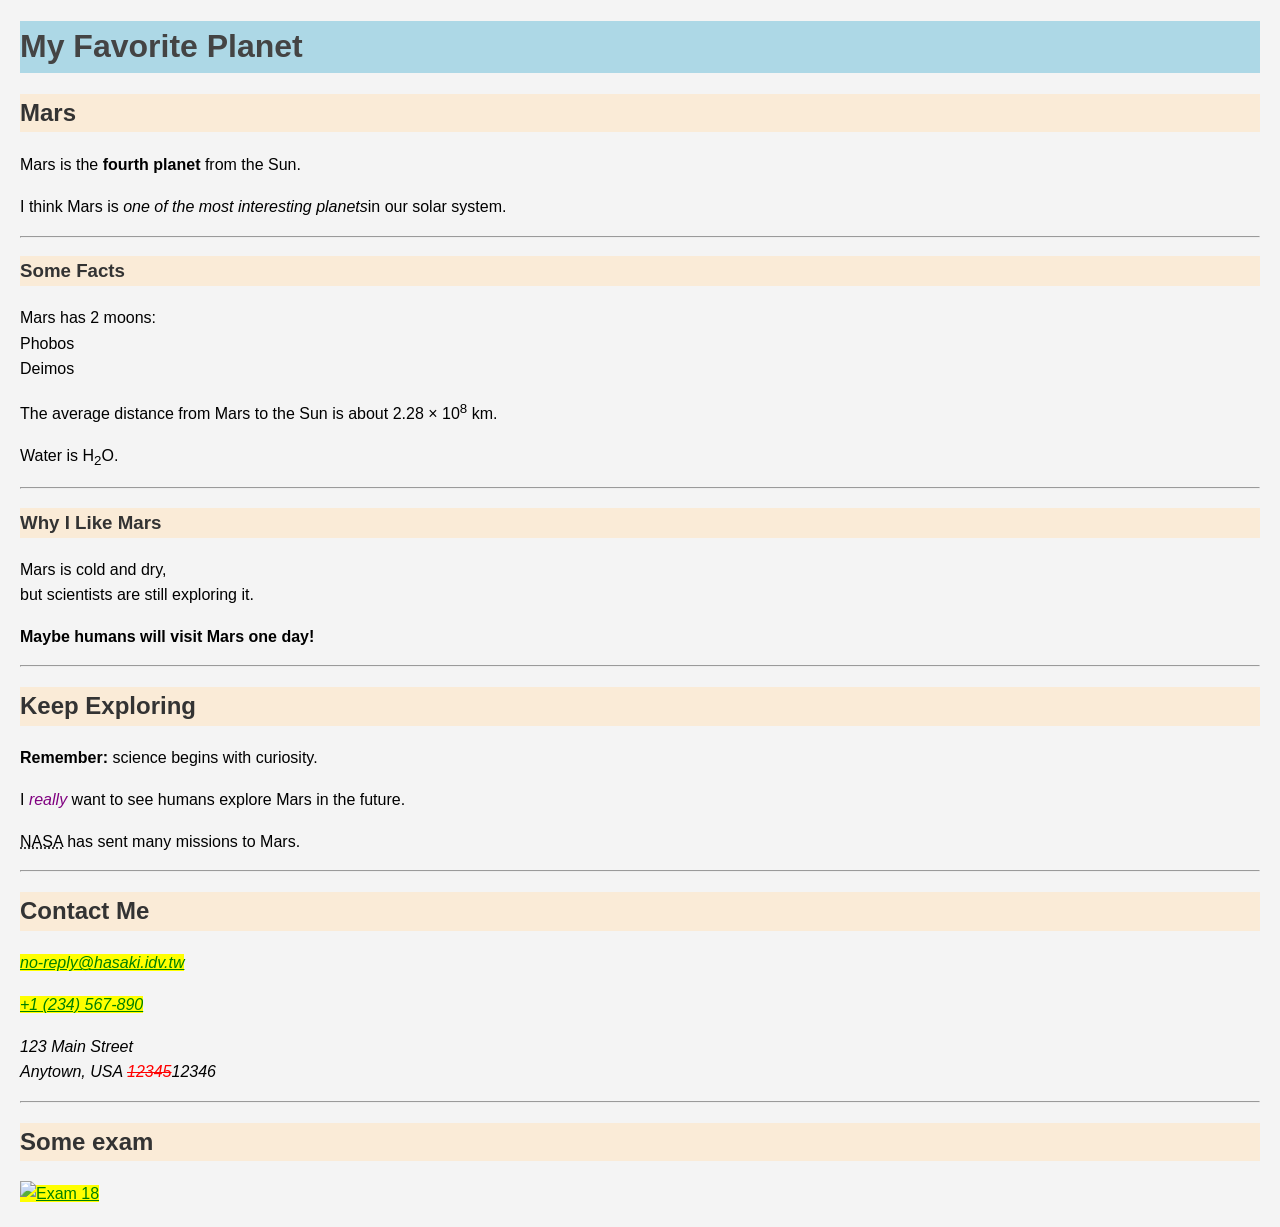
==== index.html @ 920c3ab3 "Update index.html" ====
<!DOCTYPE html>
<html lang="en">
<head>
    <meta charset="UTF-8">
    <meta name="viewport" content="width=device-width, initial-scale=1.0">
    <title>My Favorite Planet</title>
    <style>
        em{
            font-style: italic;
            color: purple;
        }
        a:link {
            color: green;
            background-color: yellow;
        }
        a:visited {
            color: green;
        }
        a:hover {
            color: pink;
        }
        a:active {
            color: blue;
        }   
        body{
            font-family: Arial, sans-serif;
            line-height: 1.6;
            margin: 20px;
            background-color: #f4f4f4;
        }
        h1{
            color: #444;
            background-color: lightblue;
        }
        h2, h3{
            color: #333;
            background-color: antiquewhite;
        }
        s{
            color: red;
        }
    </style>
</head>

<body>

    <h1>My Favorite Planet</h1>

    <h2>Mars</h2>

    <p>
        Mars is the <b>fourth planet</b> from the Sun.
    </p>

    <p>
        I think Mars is <i>one of the most interesting planets</i>in our solar system.
    </p>

    <hr>

    <h3>Some Facts</h3>

    <p>
        Mars has 2 moons:<br>
        Phobos<br>
        Deimos
    </p>

    <p>
        The average distance from Mars to the Sun is about 2.28 &times; 10<sup>8</sup> km.
    </p>

    <p>
        Water is H<sub>2</sub>O.
    </p>

    <hr>

    <h3>Why I Like Mars</h3>

    <p>
        Mars is cold and dry,<br>
        but scientists are still exploring it.
    </p>

    <p>
        <b>Maybe humans will visit Mars one day!</b>
    </p>

    <hr>

    <h2>Keep Exploring</h2>

    <p><strong>Remember:</strong> science begins with curiosity.</p>

    <p>I <em>really</em> want to see humans explore Mars in the future.</p>

    <p><acronym title="National Aeronautics and Space Administration">NASA</acronym> has sent many missions to Mars.</p>

    <hr>

    <h2>Contact Me</h2>
    <address>
        <p><a href="mailto:no-reply@hasaki.idv.tw">no-reply@hasaki.idv.tw</a></p>
        <p><a href="tel:+1234567890">+1 (234) 567-890</a></p>
        <p>123 Main Street<br>Anytown, USA <s>12345</s>12346</p>
    </address>

    <hr>

    <h2>Some exam</h2>

    <a href="https://project.hasaki.idv.tw/problem/18" target="_blank"><img src="https://project.hasaki.idv.tw/static/uploads/img_3f039744dca841cb9604fc099f78dd1c.png" alt="Exam 18" width="100%"></a><br>
</body>
</html>
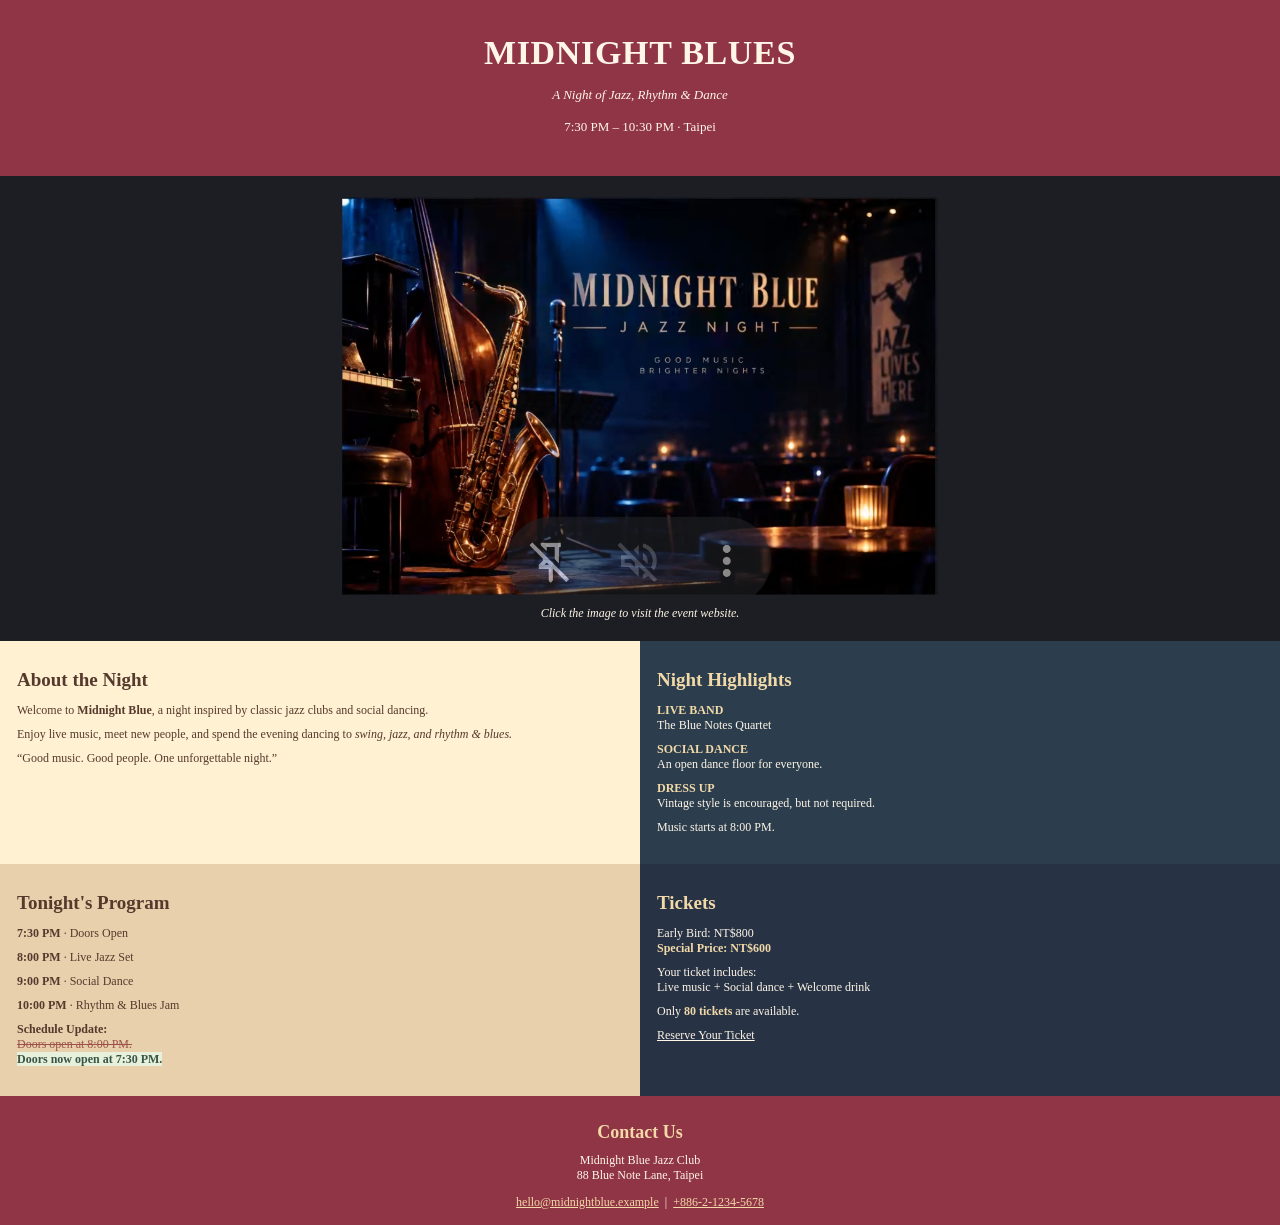
==== commit cb5448ec: "0923-1" ====
--- a/index.html
+++ b/index.html
@@ -3,113 +3,85 @@
 <head>
     <meta charset="UTF-8">
     <meta name="viewport" content="width=device-width, initial-scale=1.0">
-    <title>My Favorite Planet</title>
+    <title>party website</title>
     <style>
-        em{
-            font-style: italic;
-            color: purple;
-        }
-        a:link {
-            color: green;
-            background-color: yellow;
-        }
-        a:visited {
-            color: green;
-        }
-        a:hover {
-            color: pink;
-        }
-        a:active {
-            color: blue;
-        }   
-        body{
-            font-family: Arial, sans-serif;
-            line-height: 1.6;
-            margin: 20px;
-            background-color: #f4f4f4;
-        }
-        h1{
-            color: #444;
-            background-color: lightblue;
-        }
-        h2, h3{
-            color: #333;
-            background-color: antiquewhite;
-        }
-        s{
-            color: red;
-        }
+        * { box-sizing: border-box; }
+        body { margin: 0; background: #1d1e24; color: #fff6e7; }
+        header, footer { background: #903545; text-align: center; }
+        header { padding: 34px 16px 25px; min-height: 165px; }
+        h1 { margin: 0 0 15px; font-size: clamp(28px, 3vw, 34px); letter-spacing: .02em; }
+        header p { margin: 0 0 16px; font-size: 13px; }
+        header .tagline { font-style: italic; }
+        .hero { min-height: 465px; display: flex; flex-direction: column; align-items: center; justify-content: center; gap: 11px; padding: 16px; }
+        .hero-image { display: block; width: min(596px, 100%); aspect-ratio: 596 / 398; background-image: url('./image.png'); background-size: cover; }
+        .hero small { font-size: 12px; font-style: italic; }
+        .content { display: grid; grid-template-columns: 1fr 1fr; }
+        section { min-height: 210px; padding: 27px 17px 20px; font-size: 12px; line-height: 1.25; }
+        section h2 { font-size: 19px; margin: 0 0 11px; }
+        section p { margin: 0 0 9px; }
+        .about { background: #fff1d1; color: #56392d; }
+        .highlights { background: #2c3e4e; }
+        .program { background: #e7d0ab; color: #56392d; min-height: 220px; }
+        .tickets { background: #273345; min-height: 220px; }
+        .highlights h2, .tickets h2 { color: #f2d9a8; }
+        .highlights strong, .tickets strong { color: #f2d9a8; }
+        .schedule-update { margin-top: 8px; }
+        .schedule-update del { color: #9c514b; }
+        .schedule-update mark { background: #e6f0db; color: #385447; font-weight: bold; }
+        a { color: inherit; }
+        footer { padding: 26px 16px 15px; min-height: 125px; font-size: 12px; }
+        footer h2 { color: #f2d9a8; font-size: 18px; margin: 0 0 10px; }
+        footer p { margin: 0 0 12px; }
+        footer a { color: #f2d9a8; }
     </style>
 </head>
 
 <body>
-
-    <h1>My Favorite Planet</h1>
-
-    <h2>Mars</h2>
-
-    <p>
-        Mars is the <b>fourth planet</b> from the Sun.
-    </p>
-
-    <p>
-        I think Mars is <i>one of the most interesting planets</i>in our solar system.
-    </p>
-
-    <hr>
-
-    <h3>Some Facts</h3>
-
-    <p>
-        Mars has 2 moons:<br>
-        Phobos<br>
-        Deimos
-    </p>
-
-    <p>
-        The average distance from Mars to the Sun is about 2.28 &times; 10<sup>8</sup> km.
-    </p>
-
-    <p>
-        Water is H<sub>2</sub>O.
-    </p>
-
-    <hr>
-
-    <h3>Why I Like Mars</h3>
-
-    <p>
-        Mars is cold and dry,<br>
-        but scientists are still exploring it.
-    </p>
-
-    <p>
-        <b>Maybe humans will visit Mars one day!</b>
-    </p>
-
-    <hr>
-
-    <h2>Keep Exploring</h2>
-
-    <p><strong>Remember:</strong> science begins with curiosity.</p>
-
-    <p>I <em>really</em> want to see humans explore Mars in the future.</p>
-
-    <p><acronym title="National Aeronautics and Space Administration">NASA</acronym> has sent many missions to Mars.</p>
-
-    <hr>
-
-    <h2>Contact Me</h2>
-    <address>
-        <p><a href="mailto:no-reply@hasaki.idv.tw">no-reply@hasaki.idv.tw</a></p>
-        <p><a href="tel:+1234567890">+1 (234) 567-890</a></p>
-        <p>123 Main Street<br>Anytown, USA <s>12345</s>12346</p>
-    </address>
-
-    <hr>
-
-    <h2>Some exam</h2>
-
-    <a href="https://project.hasaki.idv.tw/problem/18" target="_blank"><img src="https://project.hasaki.idv.tw/static/uploads/img_3f039744dca841cb9604fc099f78dd1c.png" alt="Exam 18" width="100%"></a><br>
+  <header>
+    <h1>MIDNIGHT BLUES</h1>
+    <p class="tagline">A Night of Jazz, Rhythm &amp; Dance</p>
+    <p>7:30 PM – 10:30 PM · Taipei</p>
+  </header>
+  <main>
+    <div class="hero">
+      <a class="hero-image" href="#tickets" aria-label="View event ticket information"></a>
+      <small>Click the image to visit the event website.</small>
+    </div>
+    <div class="content">
+      <section class="about">
+        <h2>About the Night</h2>
+        <p>Welcome to <strong>Midnight Blue</strong>, a night inspired by classic jazz clubs and social dancing.</p>
+        <p>Enjoy live music, meet new people, and spend the evening dancing to <em>swing, jazz, and rhythm &amp; blues.</em></p>
+        <p>“Good music. Good people. One unforgettable night.”</p>
+      </section>
+      <section class="highlights">
+        <h2>Night Highlights</h2>
+        <p><strong>LIVE BAND</strong><br>The Blue Notes Quartet</p>
+        <p><strong>SOCIAL DANCE</strong><br>An open dance floor for everyone.</p>
+        <p><strong>DRESS UP</strong><br>Vintage style is encouraged, but not required.</p>
+        <p>Music starts at 8:00 PM.</p>
+      </section>
+      <section class="program">
+        <h2>Tonight's Program</h2>
+        <p><strong>7:30 PM</strong> · Doors Open</p>
+        <p><strong>8:00 PM</strong> · Live Jazz Set</p>
+        <p><strong>9:00 PM</strong> · Social Dance</p>
+        <p><strong>10:00 PM</strong> · Rhythm &amp; Blues Jam</p>
+        <p class="schedule-update"><strong>Schedule Update:</strong><br><del>Doors open at 8:00 PM.</del><br><mark>Doors now open at 7:30 PM.</mark></p>
+      </section>
+      <section class="tickets" id="tickets">
+        <h2>Tickets</h2>
+        <p>Early Bird: NT$800<br><strong>Special Price: NT$600</strong></p>
+        <p>Your ticket includes:<br>Live music + Social dance + Welcome drink</p>
+        <p>Only <strong>80 tickets</strong> are available.</p>
+        <a href="mailto:hello@midnightblue.example?subject=Midnight%20Blues%20ticket">Reserve Your Ticket</a>
+      </section>
+    </div>
+  </main>
+  <footer>
+    <h2>Contact Us</h2>
+    <p>Midnight Blue Jazz Club<br>88 Blue Note Lane, Taipei</p>
+    <a href="mailto:hello@midnightblue.example">hello@midnightblue.example</a> &nbsp;|&nbsp; <a href="tel:+886212345678">+886-2-1234-5678</a>
+  </footer>
 </body>
 </html>
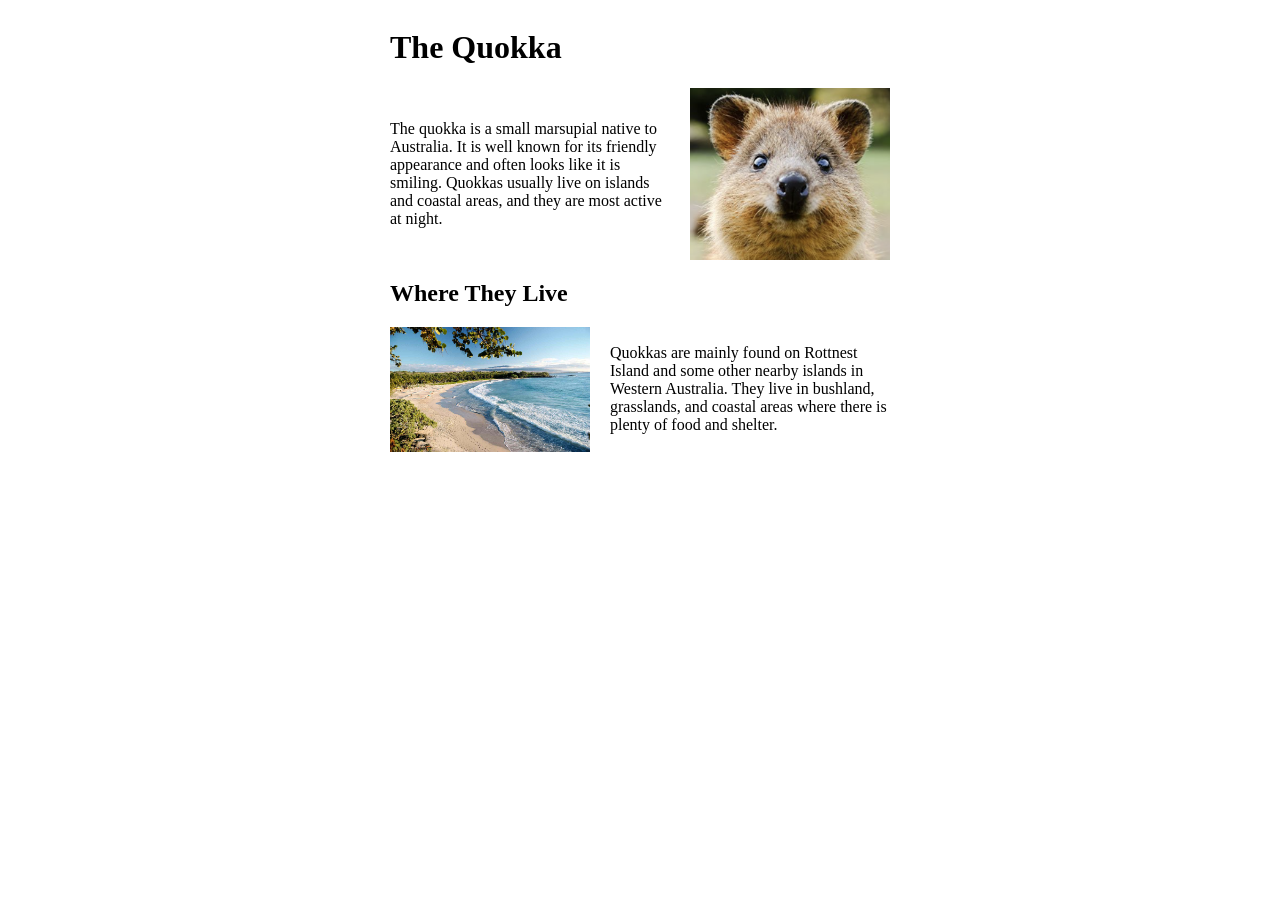
==== commit 4f416a62: "1012" ====
--- a/index.html
+++ b/index.html
@@ -1,87 +1,42 @@
 <!DOCTYPE html>
 <html lang="en">
-<head>
+  <head>
     <meta charset="UTF-8">
     <meta name="viewport" content="width=device-width, initial-scale=1.0">
-    <title>party website</title>
+    <title>Quokka</title>
     <style>
-        * { box-sizing: border-box; }
-        body { margin: 0; background: #1d1e24; color: #fff6e7; }
-        header, footer { background: #903545; text-align: center; }
-        header { padding: 34px 16px 25px; min-height: 165px; }
-        h1 { margin: 0 0 15px; font-size: clamp(28px, 3vw, 34px); letter-spacing: .02em; }
-        header p { margin: 0 0 16px; font-size: 13px; }
-        header .tagline { font-style: italic; }
-        .hero { min-height: 465px; display: flex; flex-direction: column; align-items: center; justify-content: center; gap: 11px; padding: 16px; }
-        .hero-image { display: block; width: min(596px, 100%); aspect-ratio: 596 / 398; background-image: url('./image.png'); background-size: cover; }
-        .hero small { font-size: 12px; font-style: italic; }
-        .content { display: grid; grid-template-columns: 1fr 1fr; }
-        section { min-height: 210px; padding: 27px 17px 20px; font-size: 12px; line-height: 1.25; }
-        section h2 { font-size: 19px; margin: 0 0 11px; }
-        section p { margin: 0 0 9px; }
-        .about { background: #fff1d1; color: #56392d; }
-        .highlights { background: #2c3e4e; }
-        .program { background: #e7d0ab; color: #56392d; min-height: 220px; }
-        .tickets { background: #273345; min-height: 220px; }
-        .highlights h2, .tickets h2 { color: #f2d9a8; }
-        .highlights strong, .tickets strong { color: #f2d9a8; }
-        .schedule-update { margin-top: 8px; }
-        .schedule-update del { color: #9c514b; }
-        .schedule-update mark { background: #e6f0db; color: #385447; font-weight: bold; }
-        a { color: inherit; }
-        footer { padding: 26px 16px 15px; min-height: 125px; font-size: 12px; }
-        footer h2 { color: #f2d9a8; font-size: 18px; margin: 0 0 10px; }
-        footer p { margin: 0 0 12px; }
-        footer a { color: #f2d9a8; }
+      .container {
+        display: flex;
+        align-items: center;
+        gap: 20px;
+        max-width: 500px;
+        width: 100%;
+        margin: 0 auto;
+        padding: 0 15px;
+      }
+      .container img {
+        width: 200px;
+      }
     </style>
-</head>
-
-<body>
-  <header>
-    <h1>MIDNIGHT BLUES</h1>
-    <p class="tagline">A Night of Jazz, Rhythm &amp; Dance</p>
-    <p>7:30 PM – 10:30 PM · Taipei</p>
-  </header>
-  <main>
-    <div class="hero">
-      <a class="hero-image" href="#tickets" aria-label="View event ticket information"></a>
-      <small>Click the image to visit the event website.</small>
+  </head>
+  <body>
+    <div class="container">
+      <h1>The Quokka</h1>
     </div>
-    <div class="content">
-      <section class="about">
-        <h2>About the Night</h2>
-        <p>Welcome to <strong>Midnight Blue</strong>, a night inspired by classic jazz clubs and social dancing.</p>
-        <p>Enjoy live music, meet new people, and spend the evening dancing to <em>swing, jazz, and rhythm &amp; blues.</em></p>
-        <p>“Good music. Good people. One unforgettable night.”</p>
-      </section>
-      <section class="highlights">
-        <h2>Night Highlights</h2>
-        <p><strong>LIVE BAND</strong><br>The Blue Notes Quartet</p>
-        <p><strong>SOCIAL DANCE</strong><br>An open dance floor for everyone.</p>
-        <p><strong>DRESS UP</strong><br>Vintage style is encouraged, but not required.</p>
-        <p>Music starts at 8:00 PM.</p>
-      </section>
-      <section class="program">
-        <h2>Tonight's Program</h2>
-        <p><strong>7:30 PM</strong> · Doors Open</p>
-        <p><strong>8:00 PM</strong> · Live Jazz Set</p>
-        <p><strong>9:00 PM</strong> · Social Dance</p>
-        <p><strong>10:00 PM</strong> · Rhythm &amp; Blues Jam</p>
-        <p class="schedule-update"><strong>Schedule Update:</strong><br><del>Doors open at 8:00 PM.</del><br><mark>Doors now open at 7:30 PM.</mark></p>
-      </section>
-      <section class="tickets" id="tickets">
-        <h2>Tickets</h2>
-        <p>Early Bird: NT$800<br><strong>Special Price: NT$600</strong></p>
-        <p>Your ticket includes:<br>Live music + Social dance + Welcome drink</p>
-        <p>Only <strong>80 tickets</strong> are available.</p>
-        <a href="mailto:hello@midnightblue.example?subject=Midnight%20Blues%20ticket">Reserve Your Ticket</a>
-      </section>
+    <div class="container">
+      <div class="text">
+        <p>The quokka is a small marsupial native to Australia. It is well known for its friendly appearance and often looks like it is smiling. Quokkas usually live on islands and coastal areas, and they are most active at night.</p>
+      </div>
+      <img src="quokka.png" alt="A smiling quokka" class="quokka-image">
     </div>
-  </main>
-  <footer>
-    <h2>Contact Us</h2>
-    <p>Midnight Blue Jazz Club<br>88 Blue Note Lane, Taipei</p>
-    <a href="mailto:hello@midnightblue.example">hello@midnightblue.example</a> &nbsp;|&nbsp; <a href="tel:+886212345678">+886-2-1234-5678</a>
-  </footer>
-</body>
+    <div class="container">
+      <h2>Where They Live</h2>
+    </div>
+    <div class="container">
+      <img src="beach.png" alt="A smiling quokka" class="quokka-image">
+      <div class="text">
+        <p>Quokkas are mainly found on Rottnest Island and some other nearby islands in Western Australia. They live in bushland, grasslands, and coastal areas where there is plenty of food and shelter.</p>
+      </div>
+    </div>
+  </body>
 </html>
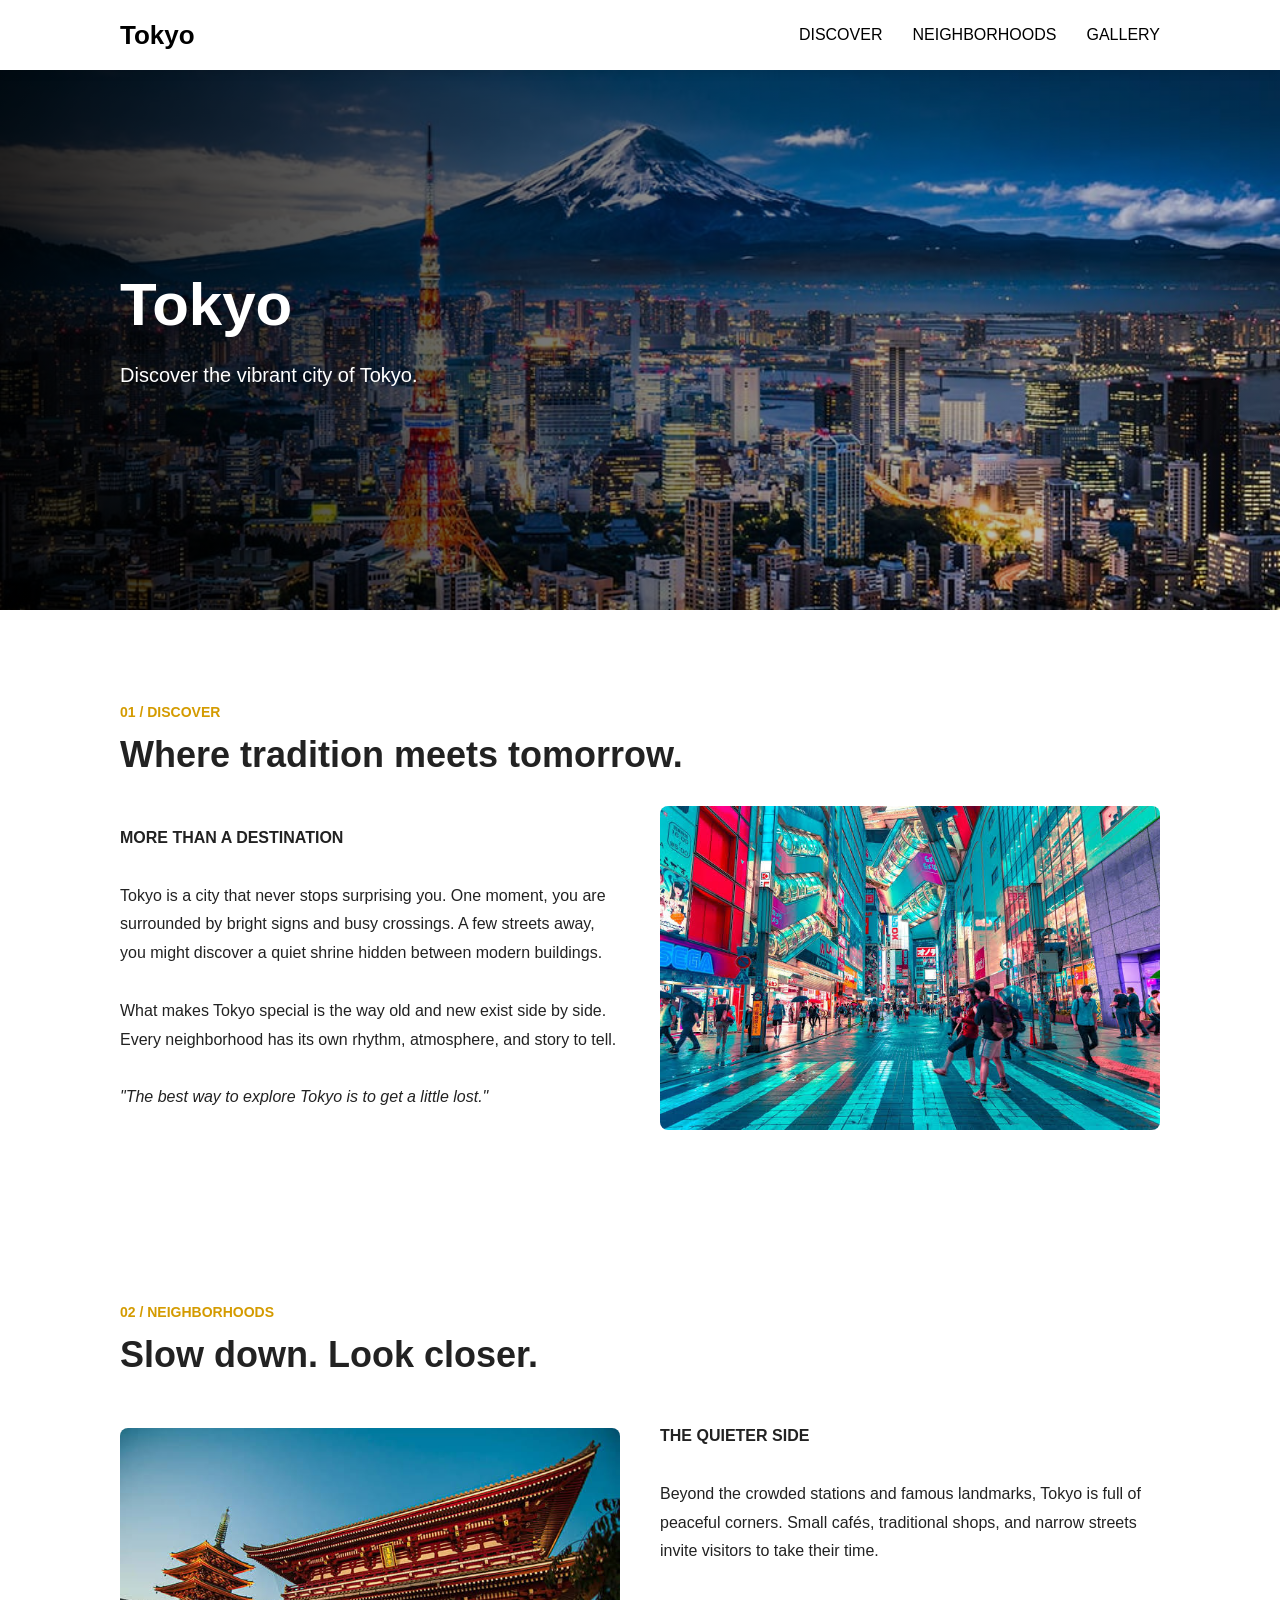
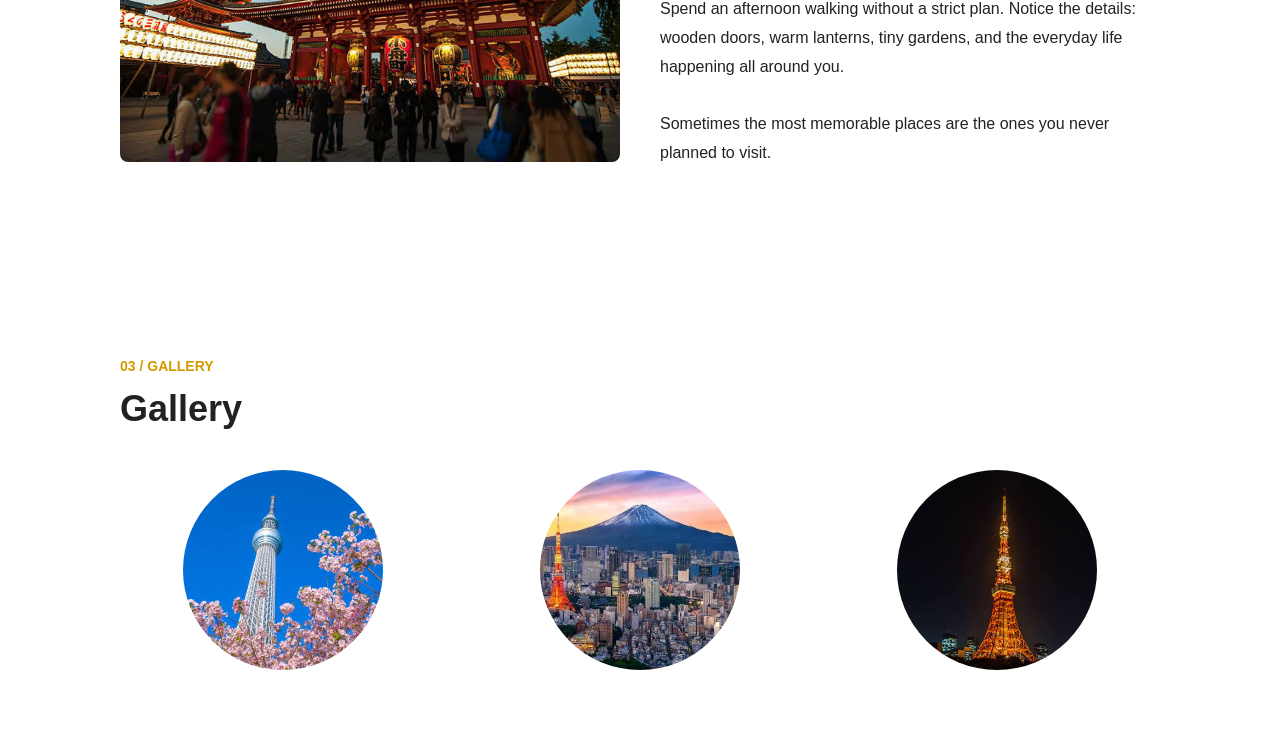
==== commit 29de09e3: "1014" ====
--- a/index.html
+++ b/index.html
@@ -1,42 +1,503 @@
+
 <!DOCTYPE html>
 <html lang="en">
-  <head>
-    <meta charset="UTF-8">
-    <meta name="viewport" content="width=device-width, initial-scale=1.0">
-    <title>Quokka</title>
-    <style>
+<head>
+  <meta charset="UTF-8">
+  <meta name="viewport" content="width=device-width, initial-scale=1.0">
+  <title>Tokyo</title>
+
+  <style>
+    * {
+      box-sizing: border-box;
+    }
+
+    html {
+      scroll-behavior: smooth;
+      scroll-padding-top: 80px;
+    }
+
+    body {
+      margin: 0;
+      font-family: Arial, sans-serif;
+      color: #222;
+    }
+
+    /* Navigation */
+    .navbar {
+      position: fixed;
+      top: 0;
+      left: 0;
+      width: 100%;
+      height: 70px;
+      background-color: white;
+      box-shadow: 0 2px 10px rgba(0, 0, 0, 0.1);
+      z-index: 1000;
+    }
+
+    .container {
+      width: 100%;
+      max-width: 1100px;
+      margin: 0 auto;
+      padding: 0 30px;
+    }
+
+    .nav-container {
+      height: 100%;
+      display: flex;
+      align-items: center;
+      justify-content: space-between;
+    }
+
+    .navbar-brand {
+      font-size: 26px;
+      font-weight: bold;
+      color: black;
+      text-decoration: none;
+    }
+
+    .navbar-nav {
+      display: flex;
+      align-items: center;
+      gap: 30px;
+      list-style: none;
+      margin: 0;
+      padding: 0;
+    }
+
+    .nav-link {
+      color: black;
+      text-decoration: none;
+      font-size: 16px;
+      transition: color 0.3s;
+    }
+
+    .nav-link:hover {
+      color: #d49b00;
+      font-weight: bold;
+    }
+
+    /* Hero */
+    .hero {
+      position: relative;
+      width: 100%;
+      min-height: 540px;
+      margin-top: 70px;
+      background-image: url("./img/tokyo_night.png");
+      background-size: cover;
+      background-position: center;
+      display: flex;
+      align-items: center;
+    }
+
+    .hero-overlay {
+      position: absolute;
+      inset: 0;
+      background: linear-gradient(
+        to right,
+        rgba(0, 0, 0, 0.85),
+        rgba(0, 0, 0, 0.1)
+      );
+    }
+
+    .hero-content {
+      position: relative;
+      z-index: 1;
+      color: white;
+      padding-top: 60px;
+      padding-bottom: 60px;
+    }
+
+    .hero-content h1 {
+      font-size: 60px;
+      margin: 0 0 15px;
+    }
+
+    .hero-content p {
+      font-size: 20px;
+      line-height: 1.6;
+    }
+
+    /* Content Sections */
+    .content-section {
+      padding-top: 80px;
+      padding-bottom: 80px;
+      min-height: 350px;
+    }
+
+    .catalog {
+      font-size: 14px;
+      color: #d49b00;
+      margin-bottom: 10px;
+      font-weight: bold;
+    }
+
+    .content-section h1 {
+      font-size: 36px;
+      margin-top: 10px;
+      margin-bottom: 30px;
+    }
+
+    .info-content {
+      display: flex;
+      align-items: center;
+      gap: 40px;
+      width: 100%;
+      margin-top: 20px;
+    }
+
+    .info-content p {
+      flex: 1;
+      min-width: 0;
+      line-height: 1.8;
+      font-size: 16px;
+    }
+
+    /* Responsive Images */
+    .image-content {
+      flex: 1;
+      min-width: 0;
+    }
+
+    .image-content img {
+      display: block;
+      width: 100%;
+      max-width: 100%;
+      height: auto;
+      border-radius: 8px;
+      object-fit: contain;
+    }
+
+    /* Gallery */
+    .gallery-container {
+      display: flex;
+      justify-content: space-around;
+      align-items: center;
+      flex-wrap: wrap;
+      gap: 30px;
+      margin-top: 40px;
+    }
+
+    .image-container {
+      position: relative;
+      width: 200px;
+      height: 200px;
+      flex-shrink: 0;
+      border-radius: 50%;
+      overflow: hidden;
+      cursor: pointer;
+    }
+
+    .image-container .image {
+      display: block;
+      width: 100%;
+      height: 100%;
+      object-fit: cover;
+      transition: transform 0.5s ease;
+    }
+
+    .gallery-overlay {
+      position: absolute;
+      inset: 0;
+      opacity: 0;
+      transition: opacity 0.5s ease;
+      background-color: rgba(185, 88, 230, 0.8);
+      display: flex;
+      align-items: center;
+      justify-content: center;
+    }
+
+    .image-container:hover .gallery-overlay {
+      opacity: 1;
+    }
+
+    .image-container:hover .image {
+      transform: scale(1.1);
+    }
+
+    .gallery-text {
+      color: white;
+      font-size: 20px;
+      font-weight: bold;
+      text-align: center;
+      padding: 15px;
+    }
+
+    /* Footer */
+    footer {
+      background-color: #171717;
+      color: white;
+      text-align: center;
+      padding: 35px 20px;
+    }
+
+    footer p {
+      margin: 8px 0;
+      font-size: 14px;
+      color: #ccc;
+    }
+
+    /* Tablet */
+    @media (max-width: 768px) {
+      .navbar-nav {
+        gap: 15px;
+      }
+
+      .nav-link {
+        font-size: 13px;
+      }
+
+      .hero {
+        min-height: 420px;
+      }
+
+      .hero-content h1 {
+        font-size: 46px;
+      }
+
+      .content-section {
+        padding-top: 60px;
+        padding-bottom: 60px;
+      }
+
+      .content-section h1 {
+        font-size: 30px;
+      }
+
+      .info-content {
+        flex-direction: column;
+        align-items: stretch;
+        gap: 20px;
+      }
+
+      .image-content {
+        width: 100%;
+      }
+
+      .image-container {
+        width: 180px;
+        height: 180px;
+      }
+    }
+
+    /* Mobile */
+    @media (max-width: 480px) {
+      html {
+        scroll-padding-top: 110px;
+      }
+
+      .navbar {
+        height: 100px;
+      }
+
+      .nav-container {
+        flex-direction: column;
+        justify-content: center;
+        gap: 12px;
+      }
+
+      .navbar-brand {
+        font-size: 24px;
+      }
+
+      .navbar-nav {
+        gap: 15px;
+      }
+
+      .nav-link {
+        font-size: 11px;
+      }
+
+      .hero {
+        margin-top: 100px;
+        min-height: 350px;
+      }
+
+      .hero-content h1 {
+        font-size: 40px;
+      }
+
+      .hero-content p {
+        font-size: 16px;
+      }
+
       .container {
-        display: flex;
-        align-items: center;
+        padding-left: 20px;
+        padding-right: 20px;
+      }
+
+      .content-section h1 {
+        font-size: 26px;
+      }
+
+      .info-content p {
+        font-size: 15px;
+      }
+
+      .gallery-container {
         gap: 20px;
-        max-width: 500px;
-        width: 100%;
-        margin: 0 auto;
-        padding: 0 15px;
-      }
-      .container img {
-        width: 200px;
-      }
-    </style>
-  </head>
-  <body>
-    <div class="container">
-      <h1>The Quokka</h1>
-    </div>
-    <div class="container">
-      <div class="text">
-        <p>The quokka is a small marsupial native to Australia. It is well known for its friendly appearance and often looks like it is smiling. Quokkas usually live on islands and coastal areas, and they are most active at night.</p>
+      }
+
+      .image-container {
+        width: min(75vw, 240px);
+        height: auto;
+        aspect-ratio: 1 / 1;
+      }
+    }
+  </style>
+</head>
+
+<body id="top">
+
+  <nav class="navbar">
+    <div class="nav-container container">
+      <a class="navbar-brand" href="#top">Tokyo</a>
+
+      <ul class="navbar-nav">
+        <li>
+          <a class="nav-link" href="#discover">DISCOVER</a>
+        </li>
+        <li>
+          <a class="nav-link" href="#neighborhoods">
+            NEIGHBORHOODS
+          </a>
+        </li>
+        <li>
+          <a class="nav-link" href="#gallery">GALLERY</a>
+        </li>
+      </ul>
+    </div>
+  </nav>
+
+  <section class="hero">
+    <div class="hero-overlay"></div>
+
+    <div class="hero-content container">
+      <h1>Tokyo</h1>
+      <p>Discover the vibrant city of Tokyo.</p>
+    </div>
+  </section>
+
+  <section class="content-section container" id="discover">
+    <div class="catalog">
+      <p>01 / DISCOVER</p>
+    </div>
+
+    <h1>Where tradition meets tomorrow.</h1>
+
+    <div class="info-content">
+      <p>
+        <strong>MORE THAN A DESTINATION</strong>
+        <br><br>
+        Tokyo is a city that never stops surprising you.
+        One moment, you are surrounded by bright signs
+        and busy crossings. A few streets away, you
+        might discover a quiet shrine hidden between
+        modern buildings.
+        <br><br>
+        What makes Tokyo special is the way old and
+        new exist side by side. Every neighborhood
+        has its own rhythm, atmosphere, and story
+        to tell.
+        <br><br>
+        <em>
+          "The best way to explore Tokyo is to get
+          a little lost."
+        </em>
+      </p>
+
+      <div class="image-content">
+        <img
+          src="./img/DISCOVER.png"
+          alt="Tokyo city at night"
+          loading="lazy"
+        >
       </div>
-      <img src="quokka.png" alt="A smiling quokka" class="quokka-image">
-    </div>
-    <div class="container">
-      <h2>Where They Live</h2>
-    </div>
-    <div class="container">
-      <img src="beach.png" alt="A smiling quokka" class="quokka-image">
-      <div class="text">
-        <p>Quokkas are mainly found on Rottnest Island and some other nearby islands in Western Australia. They live in bushland, grasslands, and coastal areas where there is plenty of food and shelter.</p>
+    </div>
+  </section>
+
+  <section
+    class="content-section container"
+    id="neighborhoods"
+  >
+    <div class="catalog">
+      <p>02 / NEIGHBORHOODS</p>
+    </div>
+
+    <h1>Slow down. Look closer.</h1>
+
+    <div class="info-content">
+      <div class="image-content">
+        <img
+          src="./img/tample.png"
+          alt="Traditional temple in Tokyo"
+          loading="lazy"
+        >
       </div>
-    </div>
-  </body>
-</html>+
+      <p>
+        <strong>THE QUIETER SIDE</strong>
+        <br><br>
+        Beyond the crowded stations and famous
+        landmarks, Tokyo is full of peaceful corners.
+        Small cafés, traditional shops, and narrow
+        streets invite visitors to take their time.
+        <br><br>
+        Spend an afternoon walking without a strict
+        plan. Notice the details: wooden doors,
+        warm lanterns, tiny gardens, and the
+        everyday life happening all around you.
+        <br><br>
+        Sometimes the most memorable places are
+        the ones you never planned to visit.
+      </p>
+    </div>
+  </section>
+
+  <section class="content-section container" id="gallery">
+    <div class="catalog">
+      <p>03 / GALLERY</p>
+    </div>
+
+    <h1>Gallery</h1>
+
+    <div class="gallery-container">
+      <div class="image-container">
+        <img
+          src="./img/1.png"
+          alt="Tokyo gallery image 1"
+          class="image"
+          loading="lazy"
+        >
+        <div class="gallery-overlay">
+          <div class="gallery-text">Tokyo</div>
+        </div>
+      </div>
+
+      <div class="image-container">
+        <img
+          src="./img/2.png"
+          alt="Tokyo gallery image 2"
+          class="image"
+          loading="lazy"
+        >
+        <div class="gallery-overlay">
+          <div class="gallery-text">Explore</div>
+        </div>
+      </div>
+
+      <div class="image-container">
+        <img
+          src="./img/3.png"
+          alt="Tokyo gallery image 3"
+          class="image"
+          loading="lazy"
+        >
+        <div class="gallery-overlay">
+          <div class="gallery-text">Discover</div>
+        </div>
+      </div>
+    </div>
+  </section>
+
+</body>
+</html>
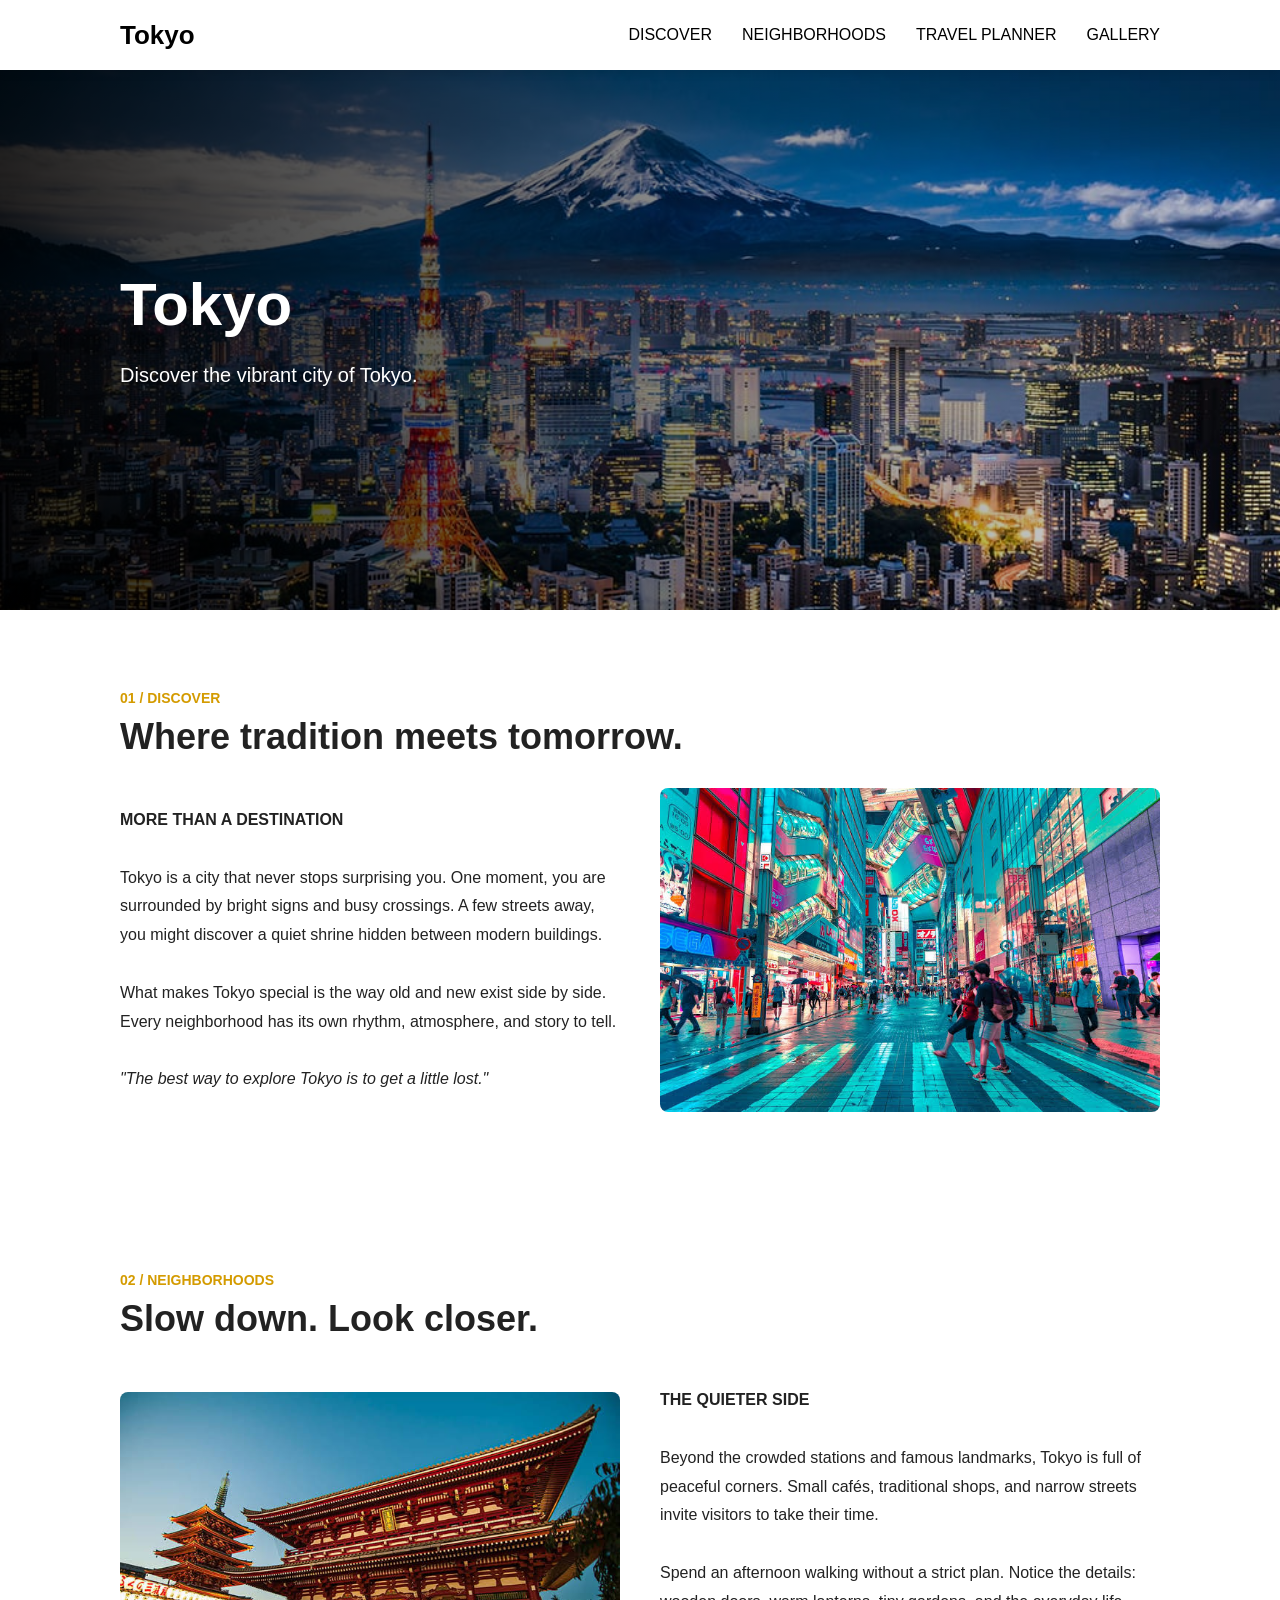
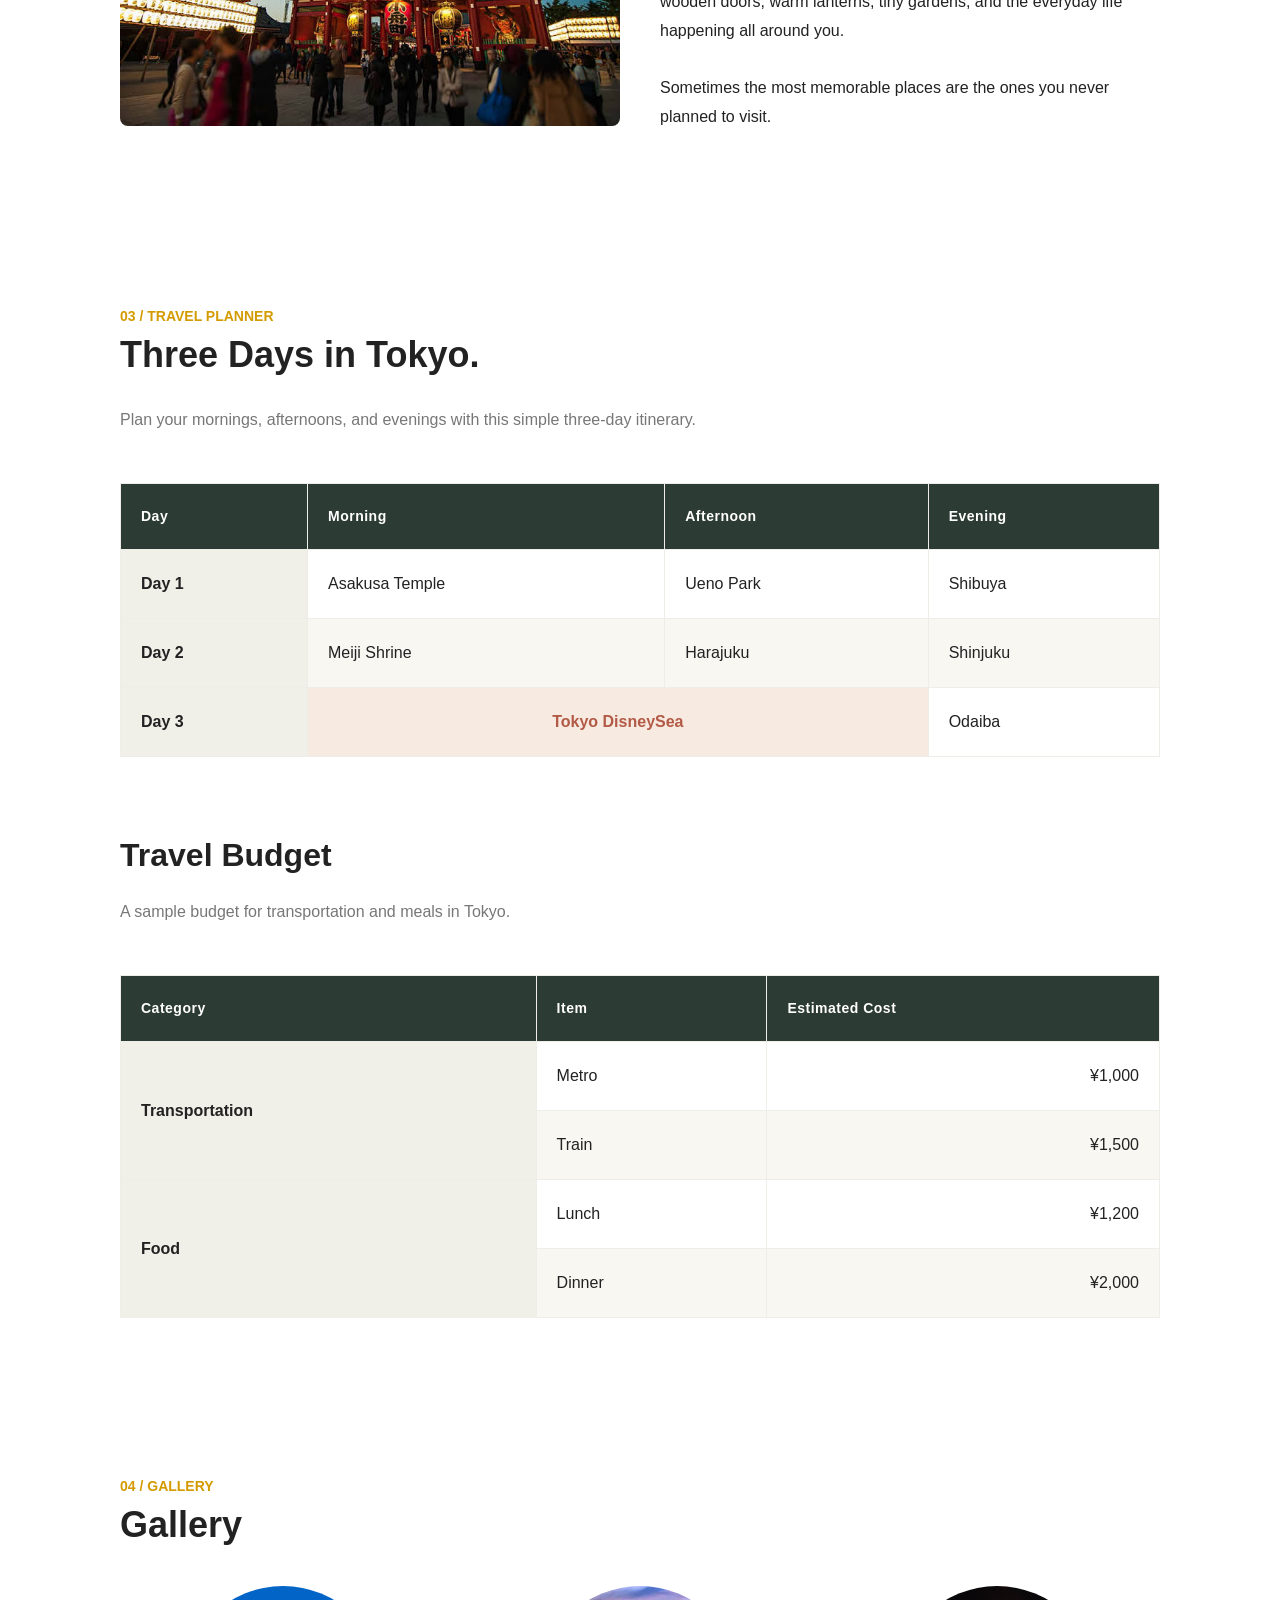
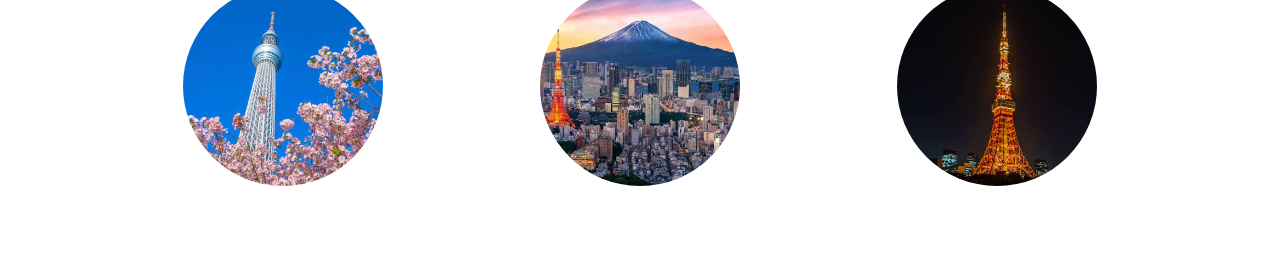
==== commit 645ba0d2: "1021" ====
--- a/index.html
+++ b/index.html
@@ -1,4 +1,3 @@
-
 <!DOCTYPE html>
 <html lang="en">
 <head>
@@ -20,6 +19,13 @@
       margin: 0;
       font-family: Arial, sans-serif;
       color: #222;
+    }
+
+    .container {
+      width: 100%;
+      max-width: 1100px;
+      margin: 0 auto;
+      padding: 0 30px;
     }
 
     /* Navigation */
@@ -34,13 +40,6 @@
       z-index: 1000;
     }
 
-    .container {
-      width: 100%;
-      max-width: 1100px;
-      margin: 0 auto;
-      padding: 0 30px;
-    }
-
     .nav-container {
       height: 100%;
       display: flex;
@@ -48,11 +47,15 @@
       justify-content: space-between;
     }
 
+    .navbar-brand,
+    .nav-link {
+      color: black;
+      text-decoration: none;
+    }
+
     .navbar-brand {
       font-size: 26px;
       font-weight: bold;
-      color: black;
-      text-decoration: none;
     }
 
     .navbar-nav {
@@ -65,26 +68,22 @@
     }
 
     .nav-link {
-      color: black;
-      text-decoration: none;
       font-size: 16px;
+      white-space: nowrap;
       transition: color 0.3s;
     }
 
-    .nav-link:hover {
+    .nav-link:hover,
+    .nav-link:focus-visible {
       color: #d49b00;
-      font-weight: bold;
     }
 
     /* Hero */
     .hero {
       position: relative;
-      width: 100%;
       min-height: 540px;
       margin-top: 70px;
-      background-image: url("./img/tokyo_night.png");
-      background-size: cover;
-      background-position: center;
+      background: url("./img/tokyo_night.png") center / cover;
       display: flex;
       align-items: center;
     }
@@ -101,15 +100,14 @@
 
     .hero-content {
       position: relative;
-      z-index: 1;
       color: white;
       padding-top: 60px;
       padding-bottom: 60px;
     }
 
     .hero-content h1 {
+      margin: 0 0 15px;
       font-size: 60px;
-      margin: 0 0 15px;
     }
 
     .hero-content p {
@@ -117,61 +115,119 @@
       line-height: 1.6;
     }
 
-    /* Content Sections */
+    /* Content */
     .content-section {
       padding-top: 80px;
       padding-bottom: 80px;
-      min-height: 350px;
     }
 
     .catalog {
+      margin: 0 0 10px;
+      color: #d49b00;
       font-size: 14px;
-      color: #d49b00;
-      margin-bottom: 10px;
       font-weight: bold;
     }
 
-    .content-section h1 {
+    .section-title {
+      margin: 10px 0 30px;
       font-size: 36px;
-      margin-top: 10px;
-      margin-bottom: 30px;
     }
 
     .info-content {
       display: flex;
       align-items: center;
       gap: 40px;
-      width: 100%;
       margin-top: 20px;
     }
 
-    .info-content p {
-      flex: 1;
-      min-width: 0;
-      line-height: 1.8;
-      font-size: 16px;
-    }
-
-    /* Responsive Images */
+    .info-content p,
     .image-content {
       flex: 1;
       min-width: 0;
     }
 
+    .info-content p {
+      font-size: 16px;
+      line-height: 1.8;
+    }
+
     .image-content img {
       display: block;
       width: 100%;
-      max-width: 100%;
       height: auto;
       border-radius: 8px;
-      object-fit: contain;
+    }
+
+    /* Travel Planner */
+    .planner-description {
+      margin: 0 0 50px;
+      color: #777;
+      line-height: 1.7;
+    }
+
+    .budget-title {
+      margin: 80px 0 24px;
+      font-size: 32px;
+    }
+
+    .table-wrapper {
+      overflow-x: auto;
+    }
+
+    .travel-table {
+      width: 100%;
+      min-width: 580px;
+      border-collapse: collapse;
+      text-align: left;
+    }
+
+    .travel-table th,
+    .travel-table td {
+      border: 1px solid #eeede8;
+      padding: 22px 20px;
+      line-height: 1.5;
+      vertical-align: middle;
+    }
+
+    .travel-table thead th {
+      background-color: #2d3b35;
+      color: white;
+      font-size: 14px;
+      letter-spacing: 0.5px;
+    }
+
+    .travel-table tbody tr:nth-child(even) {
+      background-color: #f8f7f2;
+    }
+
+    .travel-table tbody th {
+      background-color: #f0efe8;
+    }
+
+    .itinerary-table tbody th {
+      width: 18%;
+    }
+
+    .itinerary-table .highlight {
+      background-color: #f7eae0;
+      color: #b25a46;
+      font-weight: bold;
+      text-align: center;
+    }
+
+    .budget-table tbody th {
+      width: 40%;
+    }
+
+    .budget-table td:last-child {
+      text-align: right;
+      white-space: nowrap;
     }
 
     /* Gallery */
     .gallery-container {
       display: flex;
       justify-content: space-around;
-      align-items: center;
       flex-wrap: wrap;
       gap: 30px;
       margin-top: 40px;
@@ -180,11 +236,10 @@
     .image-container {
       position: relative;
       width: 200px;
-      height: 200px;
+      aspect-ratio: 1;
       flex-shrink: 0;
       border-radius: 50%;
       overflow: hidden;
-      cursor: pointer;
     }
 
     .image-container .image {
@@ -198,42 +253,35 @@
     .gallery-overlay {
       position: absolute;
       inset: 0;
-      opacity: 0;
-      transition: opacity 0.5s ease;
-      background-color: rgba(185, 88, 230, 0.8);
       display: flex;
       align-items: center;
       justify-content: center;
-    }
-
-    .image-container:hover .gallery-overlay {
+      background-color: rgba(185, 88, 230, 0.8);
+      opacity: 0;
+      transition: opacity 0.5s ease;
+    }
+
+    .image-container:hover .gallery-overlay,
+    .image-container:focus-visible .gallery-overlay {
       opacity: 1;
     }
 
-    .image-container:hover .image {
+    .image-container:hover .image,
+    .image-container:focus-visible .image {
       transform: scale(1.1);
     }
 
+    .image-container:focus-visible {
+      outline: 3px solid #d49b00;
+      outline-offset: 5px;
+    }
+
     .gallery-text {
+      padding: 15px;
       color: white;
       font-size: 20px;
       font-weight: bold;
       text-align: center;
-      padding: 15px;
-    }
-
-    /* Footer */
-    footer {
-      background-color: #171717;
-      color: white;
-      text-align: center;
-      padding: 35px 20px;
-    }
-
-    footer p {
-      margin: 8px 0;
-      font-size: 14px;
-      color: #ccc;
     }
 
     /* Tablet */
@@ -243,7 +291,7 @@
       }
 
       .nav-link {
-        font-size: 13px;
+        font-size: 12px;
       }
 
       .hero {
@@ -259,7 +307,7 @@
         padding-bottom: 60px;
       }
 
-      .content-section h1 {
+      .section-title {
         font-size: 30px;
       }
 
@@ -269,20 +317,20 @@
         gap: 20px;
       }
 
-      .image-content {
-        width: 100%;
-      }
-
       .image-container {
         width: 180px;
-        height: 180px;
       }
     }
 
     /* Mobile */
-    @media (max-width: 480px) {
+    @media (max-width: 600px) {
       html {
         scroll-padding-top: 110px;
+      }
+
+      .container {
+        padding-left: 20px;
+        padding-right: 20px;
       }
 
       .navbar {
@@ -300,7 +348,9 @@
       }
 
       .navbar-nav {
-        gap: 15px;
+        justify-content: center;
+        flex-wrap: wrap;
+        gap: 8px 12px;
       }
 
       .nav-link {
@@ -320,12 +370,7 @@
         font-size: 16px;
       }
 
-      .container {
-        padding-left: 20px;
-        padding-right: 20px;
-      }
-
-      .content-section h1 {
+      .section-title {
         font-size: 26px;
       }
 
@@ -333,22 +378,37 @@
         font-size: 15px;
       }
 
+      .budget-title {
+        margin-top: 50px;
+        font-size: 26px;
+      }
+
+      .travel-table th,
+      .travel-table td {
+        padding: 16px 14px;
+        font-size: 14px;
+      }
+
       .gallery-container {
         gap: 20px;
       }
 
       .image-container {
         width: min(75vw, 240px);
-        height: auto;
-        aspect-ratio: 1 / 1;
+      }
+    }
+
+    @media (hover: none) {
+      .gallery-overlay {
+        opacity: 1;
+        background-color: rgba(0, 0, 0, 0.3);
       }
     }
   </style>
 </head>
 
 <body id="top">
-
-  <nav class="navbar">
+  <nav class="navbar" aria-label="Main navigation">
     <div class="nav-container container">
       <a class="navbar-brand" href="#top">Tokyo</a>
 
@@ -357,9 +417,10 @@
           <a class="nav-link" href="#discover">DISCOVER</a>
         </li>
         <li>
-          <a class="nav-link" href="#neighborhoods">
-            NEIGHBORHOODS
-          </a>
+          <a class="nav-link" href="#neighborhoods">NEIGHBORHOODS</a>
+        </li>
+        <li>
+          <a class="nav-link" href="#travel-planner">TRAVEL PLANNER</a>
         </li>
         <li>
           <a class="nav-link" href="#gallery">GALLERY</a>
@@ -378,11 +439,9 @@
   </section>
 
   <section class="content-section container" id="discover">
-    <div class="catalog">
-      <p>01 / DISCOVER</p>
-    </div>
-
-    <h1>Where tradition meets tomorrow.</h1>
+    <p class="catalog">01 / DISCOVER</p>
+
+    <h2 class="section-title">Where tradition meets tomorrow.</h2>
 
     <div class="info-content">
       <p>
@@ -415,15 +474,10 @@
     </div>
   </section>
 
-  <section
-    class="content-section container"
-    id="neighborhoods"
-  >
-    <div class="catalog">
-      <p>02 / NEIGHBORHOODS</p>
-    </div>
-
-    <h1>Slow down. Look closer.</h1>
+  <section class="content-section container" id="neighborhoods">
+    <p class="catalog">02 / NEIGHBORHOODS</p>
+
+    <h2 class="section-title">Slow down. Look closer.</h2>
 
     <div class="info-content">
       <div class="image-content">
@@ -453,15 +507,109 @@
     </div>
   </section>
 
+  <section class="content-section container" id="travel-planner">
+    <p class="catalog">03 / TRAVEL PLANNER</p>
+
+    <h2 class="section-title">Three Days in Tokyo.</h2>
+
+    <p class="planner-description">
+      Plan your mornings, afternoons, and evenings
+      with this simple three-day itinerary.
+    </p>
+
+    <div class="table-wrapper">
+      <table
+        class="travel-table itinerary-table"
+        aria-label="Three-day Tokyo itinerary"
+      >
+        <thead>
+          <tr>
+            <th scope="col">Day</th>
+            <th scope="col">Morning</th>
+            <th scope="col">Afternoon</th>
+            <th scope="col">Evening</th>
+          </tr>
+        </thead>
+
+        <tbody>
+          <tr>
+            <th scope="row">Day 1</th>
+            <td>Asakusa Temple</td>
+            <td>Ueno Park</td>
+            <td>Shibuya</td>
+          </tr>
+          <tr>
+            <th scope="row">Day 2</th>
+            <td>Meiji Shrine</td>
+            <td>Harajuku</td>
+            <td>Shinjuku</td>
+          </tr>
+          <tr>
+            <th scope="row">Day 3</th>
+            <td colspan="2" class="highlight">
+              Tokyo DisneySea
+            </td>
+            <td>Odaiba</td>
+          </tr>
+        </tbody>
+      </table>
+    </div>
+
+    <h3 class="budget-title">Travel Budget</h3>
+
+    <p class="planner-description">
+      A sample budget for transportation and meals in Tokyo.
+    </p>
+
+    <div class="table-wrapper">
+      <table
+        class="travel-table budget-table"
+        aria-label="Sample Tokyo travel budget"
+      >
+        <thead>
+          <tr>
+            <th scope="col">Category</th>
+            <th scope="col">Item</th>
+            <th scope="col">Estimated Cost</th>
+          </tr>
+        </thead>
+
+        <tbody>
+          <tr>
+            <th rowspan="2" scope="rowgroup">
+              Transportation
+            </th>
+            <td>Metro</td>
+            <td>¥1,000</td>
+          </tr>
+          <tr>
+            <td>Train</td>
+            <td>¥1,500</td>
+          </tr>
+        </tbody>
+
+        <tbody>
+          <tr>
+            <th rowspan="2" scope="rowgroup">Food</th>
+            <td>Lunch</td>
+            <td>¥1,200</td>
+          </tr>
+          <tr>
+            <td>Dinner</td>
+            <td>¥2,000</td>
+          </tr>
+        </tbody>
+      </table>
+    </div>
+  </section>
+
   <section class="content-section container" id="gallery">
-    <div class="catalog">
-      <p>03 / GALLERY</p>
-    </div>
-
-    <h1>Gallery</h1>
+    <p class="catalog">04 / GALLERY</p>
+
+    <h2 class="section-title">Gallery</h2>
 
     <div class="gallery-container">
-      <div class="image-container">
+      <div class="image-container" tabindex="0">
         <img
           src="./img/1.png"
           alt="Tokyo gallery image 1"
@@ -473,7 +621,7 @@
         </div>
       </div>
 
-      <div class="image-container">
+      <div class="image-container" tabindex="0">
         <img
           src="./img/2.png"
           alt="Tokyo gallery image 2"
@@ -485,7 +633,7 @@
         </div>
       </div>
 
-      <div class="image-container">
+      <div class="image-container" tabindex="0">
         <img
           src="./img/3.png"
           alt="Tokyo gallery image 3"
@@ -498,6 +646,5 @@
       </div>
     </div>
   </section>
-
 </body>
-</html>
+</html>
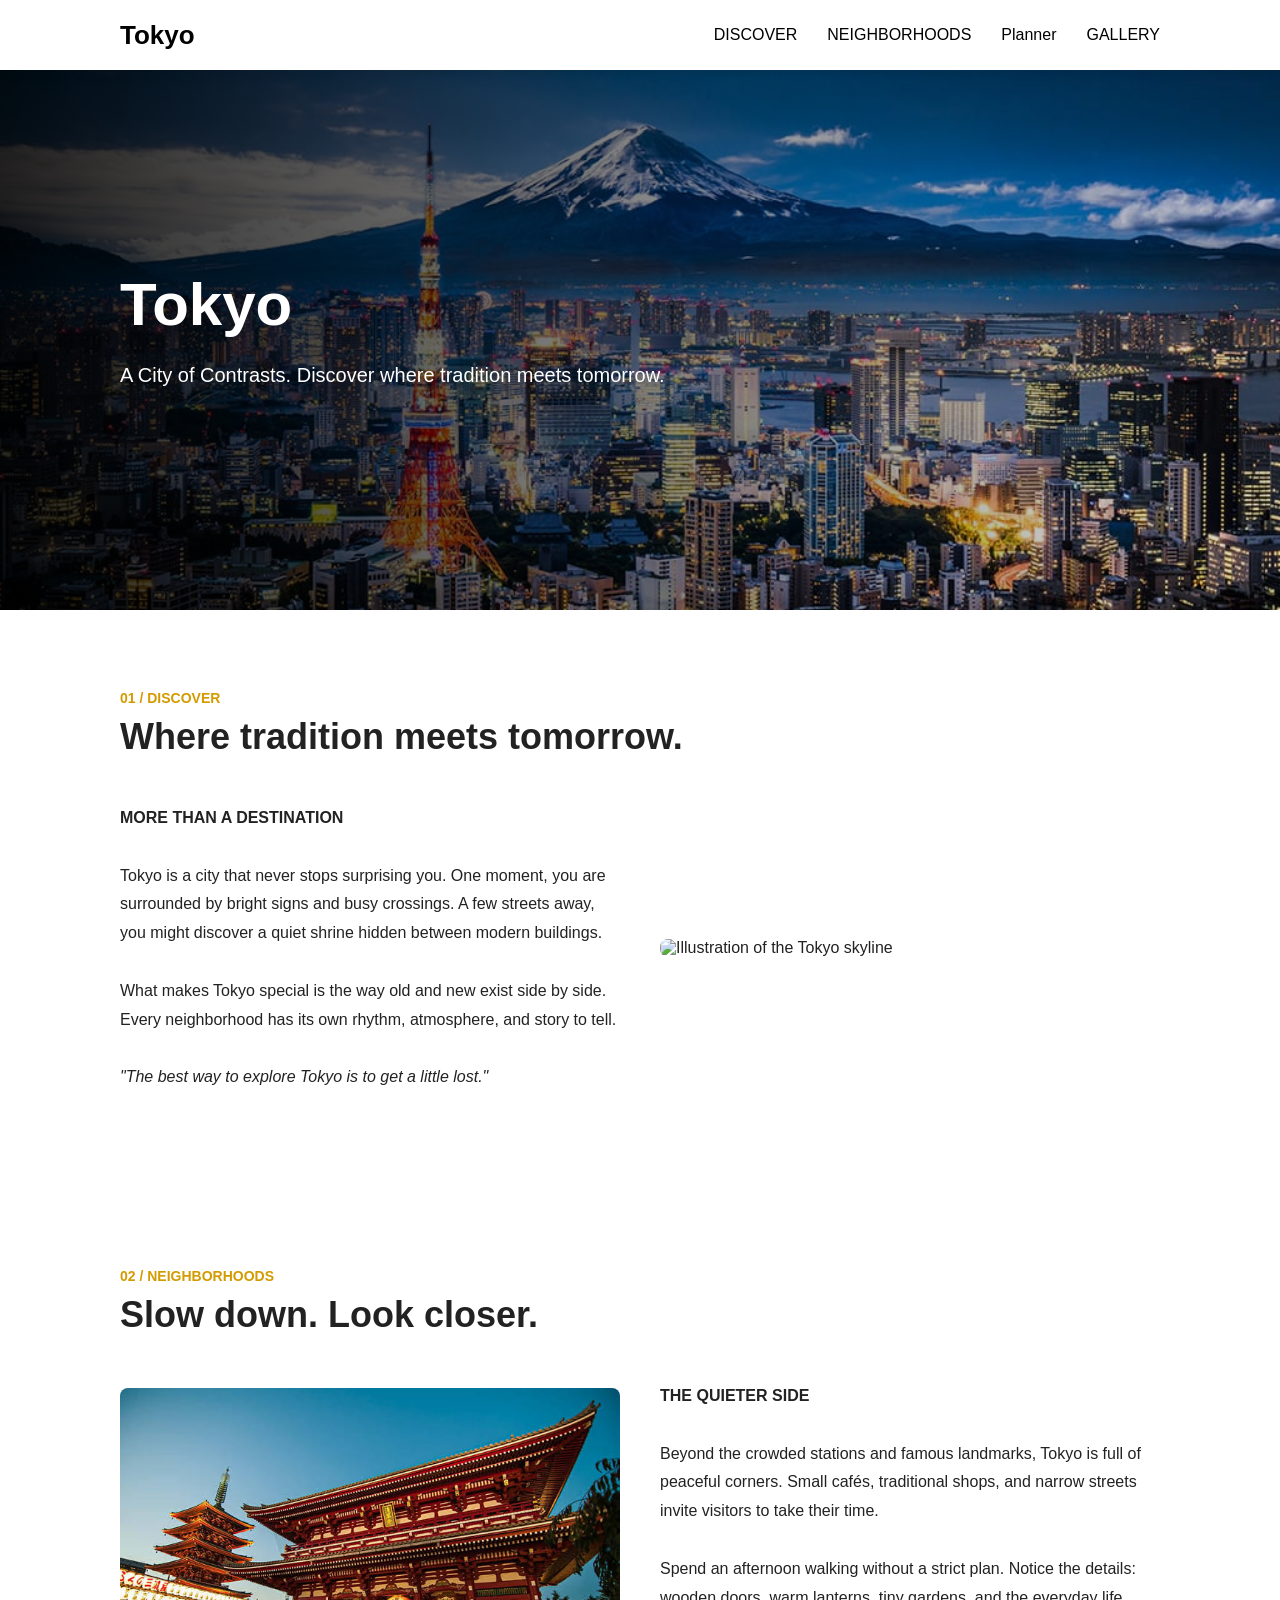
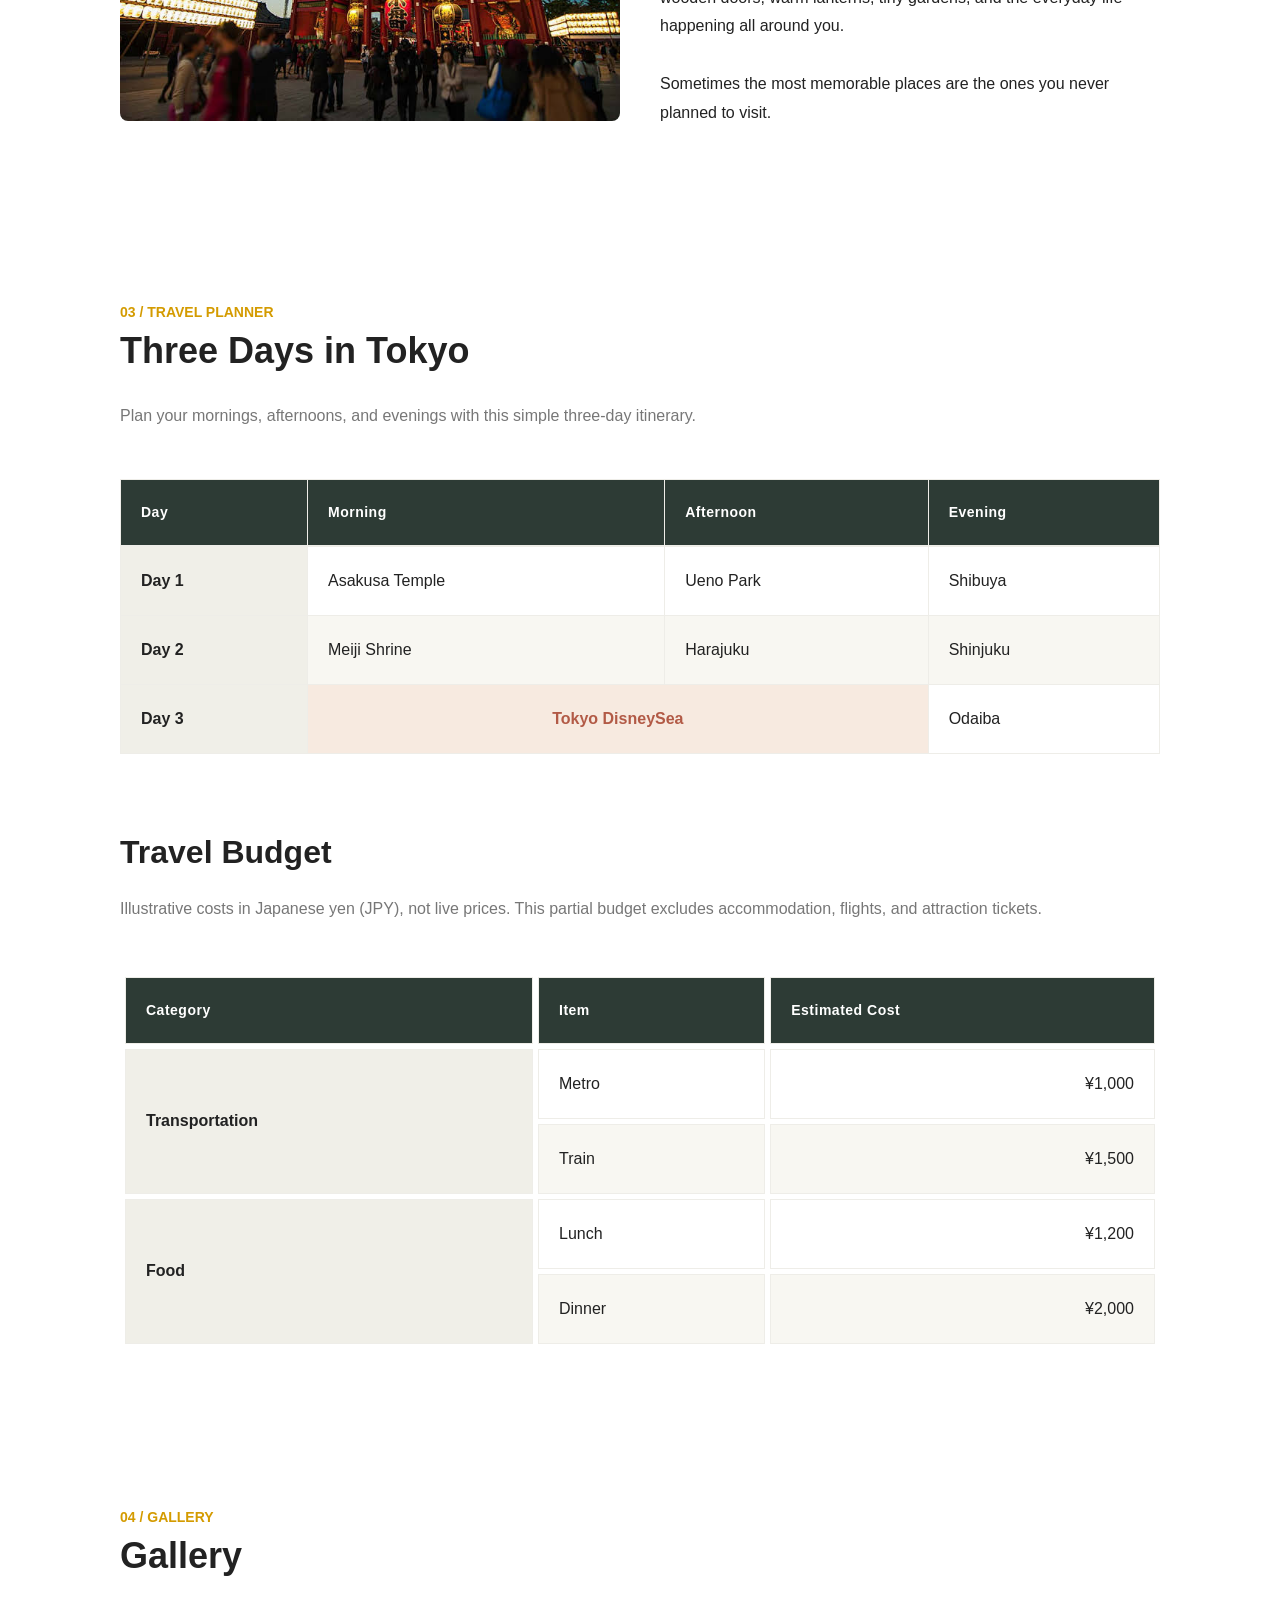
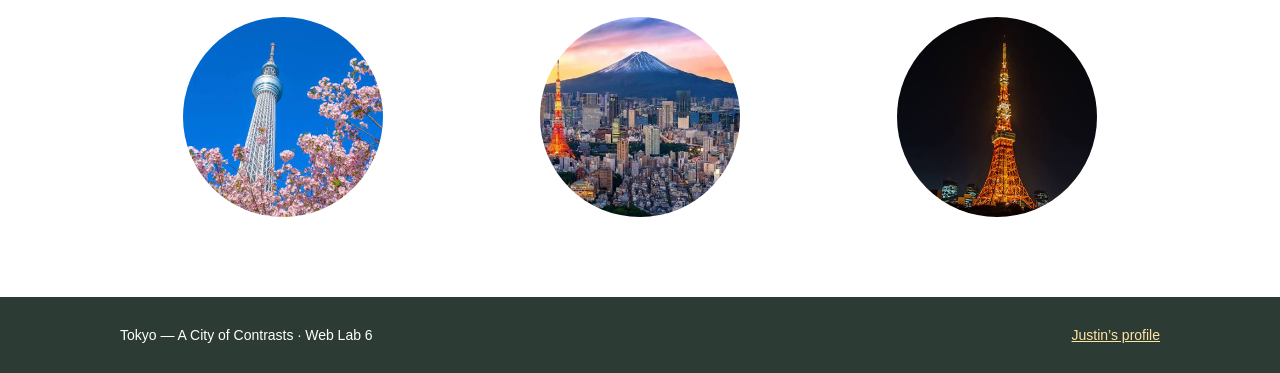
==== commit 4cb3bf66: "profile" ====
--- a/index.html
+++ b/index.html
@@ -3,408 +3,9 @@
 <head>
   <meta charset="UTF-8">
   <meta name="viewport" content="width=device-width, initial-scale=1.0">
-  <title>Tokyo</title>
-
-  <style>
-    * {
-      box-sizing: border-box;
-    }
-
-    html {
-      scroll-behavior: smooth;
-      scroll-padding-top: 80px;
-    }
-
-    body {
-      margin: 0;
-      font-family: Arial, sans-serif;
-      color: #222;
-    }
-
-    .container {
-      width: 100%;
-      max-width: 1100px;
-      margin: 0 auto;
-      padding: 0 30px;
-    }
-
-    /* Navigation */
-    .navbar {
-      position: fixed;
-      top: 0;
-      left: 0;
-      width: 100%;
-      height: 70px;
-      background-color: white;
-      box-shadow: 0 2px 10px rgba(0, 0, 0, 0.1);
-      z-index: 1000;
-    }
-
-    .nav-container {
-      height: 100%;
-      display: flex;
-      align-items: center;
-      justify-content: space-between;
-    }
-
-    .navbar-brand,
-    .nav-link {
-      color: black;
-      text-decoration: none;
-    }
-
-    .navbar-brand {
-      font-size: 26px;
-      font-weight: bold;
-    }
-
-    .navbar-nav {
-      display: flex;
-      align-items: center;
-      gap: 30px;
-      list-style: none;
-      margin: 0;
-      padding: 0;
-    }
-
-    .nav-link {
-      font-size: 16px;
-      white-space: nowrap;
-      transition: color 0.3s;
-    }
-
-    .nav-link:hover,
-    .nav-link:focus-visible {
-      color: #d49b00;
-    }
-
-    /* Hero */
-    .hero {
-      position: relative;
-      min-height: 540px;
-      margin-top: 70px;
-      background: url("./img/tokyo_night.png") center / cover;
-      display: flex;
-      align-items: center;
-    }
-
-    .hero-overlay {
-      position: absolute;
-      inset: 0;
-      background: linear-gradient(
-        to right,
-        rgba(0, 0, 0, 0.85),
-        rgba(0, 0, 0, 0.1)
-      );
-    }
-
-    .hero-content {
-      position: relative;
-      color: white;
-      padding-top: 60px;
-      padding-bottom: 60px;
-    }
-
-    .hero-content h1 {
-      margin: 0 0 15px;
-      font-size: 60px;
-    }
-
-    .hero-content p {
-      font-size: 20px;
-      line-height: 1.6;
-    }
-
-    /* Content */
-    .content-section {
-      padding-top: 80px;
-      padding-bottom: 80px;
-    }
-
-    .catalog {
-      margin: 0 0 10px;
-      color: #d49b00;
-      font-size: 14px;
-      font-weight: bold;
-    }
-
-    .section-title {
-      margin: 10px 0 30px;
-      font-size: 36px;
-    }
-
-    .info-content {
-      display: flex;
-      align-items: center;
-      gap: 40px;
-      margin-top: 20px;
-    }
-
-    .info-content p,
-    .image-content {
-      flex: 1;
-      min-width: 0;
-    }
-
-    .info-content p {
-      font-size: 16px;
-      line-height: 1.8;
-    }
-
-    .image-content img {
-      display: block;
-      width: 100%;
-      height: auto;
-      border-radius: 8px;
-    }
-
-    /* Travel Planner */
-    .planner-description {
-      margin: 0 0 50px;
-      color: #777;
-      line-height: 1.7;
-    }
-
-    .budget-title {
-      margin: 80px 0 24px;
-      font-size: 32px;
-    }
-
-    .table-wrapper {
-      overflow-x: auto;
-    }
-
-    .travel-table {
-      width: 100%;
-      min-width: 580px;
-      border-collapse: collapse;
-      text-align: left;
-    }
-
-    .travel-table th,
-    .travel-table td {
-      border: 1px solid #eeede8;
-      padding: 22px 20px;
-      line-height: 1.5;
-      vertical-align: middle;
-    }
-
-    .travel-table thead th {
-      background-color: #2d3b35;
-      color: white;
-      font-size: 14px;
-      letter-spacing: 0.5px;
-    }
-
-    .travel-table tbody tr:nth-child(even) {
-      background-color: #f8f7f2;
-    }
-
-    .travel-table tbody th {
-      background-color: #f0efe8;
-    }
-
-    .itinerary-table tbody th {
-      width: 18%;
-    }
-
-    .itinerary-table .highlight {
-      background-color: #f7eae0;
-      color: #b25a46;
-      font-weight: bold;
-      text-align: center;
-    }
-
-    .budget-table tbody th {
-      width: 40%;
-    }
-
-    .budget-table td:last-child {
-      text-align: right;
-      white-space: nowrap;
-    }
-
-    /* Gallery */
-    .gallery-container {
-      display: flex;
-      justify-content: space-around;
-      flex-wrap: wrap;
-      gap: 30px;
-      margin-top: 40px;
-    }
-
-    .image-container {
-      position: relative;
-      width: 200px;
-      aspect-ratio: 1;
-      flex-shrink: 0;
-      border-radius: 50%;
-      overflow: hidden;
-    }
-
-    .image-container .image {
-      display: block;
-      width: 100%;
-      height: 100%;
-      object-fit: cover;
-      transition: transform 0.5s ease;
-    }
-
-    .gallery-overlay {
-      position: absolute;
-      inset: 0;
-      display: flex;
-      align-items: center;
-      justify-content: center;
-      background-color: rgba(185, 88, 230, 0.8);
-      opacity: 0;
-      transition: opacity 0.5s ease;
-    }
-
-    .image-container:hover .gallery-overlay,
-    .image-container:focus-visible .gallery-overlay {
-      opacity: 1;
-    }
-
-    .image-container:hover .image,
-    .image-container:focus-visible .image {
-      transform: scale(1.1);
-    }
-
-    .image-container:focus-visible {
-      outline: 3px solid #d49b00;
-      outline-offset: 5px;
-    }
-
-    .gallery-text {
-      padding: 15px;
-      color: white;
-      font-size: 20px;
-      font-weight: bold;
-      text-align: center;
-    }
-
-    /* Tablet */
-    @media (max-width: 768px) {
-      .navbar-nav {
-        gap: 15px;
-      }
-
-      .nav-link {
-        font-size: 12px;
-      }
-
-      .hero {
-        min-height: 420px;
-      }
-
-      .hero-content h1 {
-        font-size: 46px;
-      }
-
-      .content-section {
-        padding-top: 60px;
-        padding-bottom: 60px;
-      }
-
-      .section-title {
-        font-size: 30px;
-      }
-
-      .info-content {
-        flex-direction: column;
-        align-items: stretch;
-        gap: 20px;
-      }
-
-      .image-container {
-        width: 180px;
-      }
-    }
-
-    /* Mobile */
-    @media (max-width: 600px) {
-      html {
-        scroll-padding-top: 110px;
-      }
-
-      .container {
-        padding-left: 20px;
-        padding-right: 20px;
-      }
-
-      .navbar {
-        height: 100px;
-      }
-
-      .nav-container {
-        flex-direction: column;
-        justify-content: center;
-        gap: 12px;
-      }
-
-      .navbar-brand {
-        font-size: 24px;
-      }
-
-      .navbar-nav {
-        justify-content: center;
-        flex-wrap: wrap;
-        gap: 8px 12px;
-      }
-
-      .nav-link {
-        font-size: 11px;
-      }
-
-      .hero {
-        margin-top: 100px;
-        min-height: 350px;
-      }
-
-      .hero-content h1 {
-        font-size: 40px;
-      }
-
-      .hero-content p {
-        font-size: 16px;
-      }
-
-      .section-title {
-        font-size: 26px;
-      }
-
-      .info-content p {
-        font-size: 15px;
-      }
-
-      .budget-title {
-        margin-top: 50px;
-        font-size: 26px;
-      }
-
-      .travel-table th,
-      .travel-table td {
-        padding: 16px 14px;
-        font-size: 14px;
-      }
-
-      .gallery-container {
-        gap: 20px;
-      }
-
-      .image-container {
-        width: min(75vw, 240px);
-      }
-    }
-
-    @media (hover: none) {
-      .gallery-overlay {
-        opacity: 1;
-        background-color: rgba(0, 0, 0, 0.3);
-      }
-    }
-  </style>
+  <title>Tokyo — A City of Contrasts</title>
+
+  <link rel="stylesheet" href="style.css">
 </head>
 
 <body id="top">
@@ -420,7 +21,7 @@
           <a class="nav-link" href="#neighborhoods">NEIGHBORHOODS</a>
         </li>
         <li>
-          <a class="nav-link" href="#travel-planner">TRAVEL PLANNER</a>
+          <a class="nav-link" href="#travel-planner">Planner</a>
         </li>
         <li>
           <a class="nav-link" href="#gallery">GALLERY</a>
@@ -429,15 +30,16 @@
     </div>
   </nav>
 
-  <section class="hero">
+  <header class="hero">
     <div class="hero-overlay"></div>
 
     <div class="hero-content container">
       <h1>Tokyo</h1>
-      <p>Discover the vibrant city of Tokyo.</p>
-    </div>
-  </section>
-
+      <p>A City of Contrasts. Discover where tradition meets tomorrow.</p>
+    </div>
+  </header>
+
+  <main>
   <section class="content-section container" id="discover">
     <p class="catalog">01 / DISCOVER</p>
 
@@ -466,8 +68,8 @@
 
       <div class="image-content">
         <img
-          src="./img/DISCOVER.png"
-          alt="Tokyo city at night"
+          src="./img/Discover.png"
+          alt="Illustration of the Tokyo skyline"
           loading="lazy"
         >
       </div>
@@ -483,7 +85,7 @@
       <div class="image-content">
         <img
           src="./img/tample.png"
-          alt="Traditional temple in Tokyo"
+          alt="Illustration of a traditional Japanese temple"
           loading="lazy"
         >
       </div>
@@ -510,7 +112,7 @@
   <section class="content-section container" id="travel-planner">
     <p class="catalog">03 / TRAVEL PLANNER</p>
 
-    <h2 class="section-title">Three Days in Tokyo.</h2>
+    <h2 class="section-title">Three Days in Tokyo</h2>
 
     <p class="planner-description">
       Plan your mornings, afternoons, and evenings
@@ -522,6 +124,7 @@
         class="travel-table itinerary-table"
         aria-label="Three-day Tokyo itinerary"
       >
+        <caption class="sr-only">Three-day Tokyo itinerary</caption>
         <thead>
           <tr>
             <th scope="col">Day</th>
@@ -558,7 +161,7 @@
     <h3 class="budget-title">Travel Budget</h3>
 
     <p class="planner-description">
-      A sample budget for transportation and meals in Tokyo.
+      Illustrative costs in Japanese yen (JPY), not live prices. This partial budget excludes accommodation, flights, and attraction tickets.
     </p>
 
     <div class="table-wrapper">
@@ -612,7 +215,7 @@
       <div class="image-container" tabindex="0">
         <img
           src="./img/1.png"
-          alt="Tokyo gallery image 1"
+          alt="Japanese temple illustration"
           class="image"
           loading="lazy"
         >
@@ -624,7 +227,7 @@
       <div class="image-container" tabindex="0">
         <img
           src="./img/2.png"
-          alt="Tokyo gallery image 2"
+          alt="Tokyo crossing illustration"
           class="image"
           loading="lazy"
         >
@@ -636,7 +239,7 @@
       <div class="image-container" tabindex="0">
         <img
           src="./img/3.png"
-          alt="Tokyo gallery image 3"
+          alt="Tokyo skyline illustration"
           class="image"
           loading="lazy"
         >
@@ -646,5 +249,7 @@
       </div>
     </div>
   </section>
+  </main>
+  <footer class="footer"><div class="container">Tokyo — A City of Contrasts · Web Lab 6 <a href="./profile/index.html">Justin’s profile</a></div></footer>
 </body>
 </html>
--- a/style.css
+++ b/style.css
@@ -0,0 +1,406 @@
+
+    * {
+      box-sizing: border-box;
+    }
+
+    html {
+      scroll-behavior: smooth;
+      scroll-padding-top: 80px;
+    }
+
+    body {
+      margin: 0;
+      font-family: Arial, sans-serif;
+      color: #222;
+    }
+
+    .container {
+      width: 100%;
+      max-width: 1100px;
+      margin: 0 auto;
+      padding: 0 30px;
+    }
+
+    /* Navigation */
+    .navbar {
+      position: fixed;
+      top: 0;
+      left: 0;
+      width: 100%;
+      height: 70px;
+      background-color: white;
+      box-shadow: 0 2px 10px rgba(0, 0, 0, 0.1);
+      z-index: 1000;
+    }
+
+    .nav-container {
+      height: 100%;
+      display: flex;
+      align-items: center;
+      justify-content: space-between;
+    }
+
+    .navbar-brand,
+    .nav-link {
+      color: black;
+      text-decoration: none;
+    }
+
+    .navbar-brand {
+      font-size: 26px;
+      font-weight: bold;
+    }
+
+    .navbar-nav {
+      display: flex;
+      align-items: center;
+      gap: 30px;
+      list-style: none;
+      margin: 0;
+      padding: 0;
+    }
+
+    .nav-link {
+      font-size: 16px;
+      white-space: nowrap;
+      transition: color 0.3s;
+    }
+
+    .nav-link:hover,
+    .nav-link:focus-visible {
+      color: #d49b00;
+    }
+
+    /* Hero */
+    .hero {
+      position: relative;
+      min-height: 540px;
+      margin-top: 70px;
+      background: url("./img/tokyo_night.png") center / cover;
+      display: flex;
+      align-items: center;
+    }
+
+    .hero-overlay {
+      position: absolute;
+      inset: 0;
+      background: linear-gradient(
+        to right,
+        rgba(0, 0, 0, 0.85),
+        rgba(0, 0, 0, 0.1)
+      );
+    }
+
+    .hero-content {
+      position: relative;
+      color: white;
+      padding-top: 60px;
+      padding-bottom: 60px;
+    }
+
+    .hero-content h1 {
+      margin: 0 0 15px;
+      font-size: 60px;
+    }
+
+    .hero-content p {
+      font-size: 20px;
+      line-height: 1.6;
+    }
+
+    /* Content */
+    .content-section {
+      padding-top: 80px;
+      padding-bottom: 80px;
+    }
+
+    .catalog {
+      margin: 0 0 10px;
+      color: #d49b00;
+      font-size: 14px;
+      font-weight: bold;
+    }
+
+    .section-title {
+      margin: 10px 0 30px;
+      font-size: 36px;
+    }
+
+    .info-content {
+      display: flex;
+      align-items: center;
+      gap: 40px;
+      margin-top: 20px;
+    }
+
+    .info-content p,
+    .image-content {
+      flex: 1;
+      min-width: 0;
+    }
+
+    .info-content p {
+      font-size: 16px;
+      line-height: 1.8;
+    }
+
+    .image-content img {
+      display: block;
+      width: 100%;
+      height: auto;
+      border-radius: 8px;
+    }
+
+    /* Travel Planner */
+    .planner-description {
+      margin: 0 0 50px;
+      color: #777;
+      line-height: 1.7;
+    }
+
+    .budget-title {
+      margin: 80px 0 24px;
+      font-size: 32px;
+    }
+
+    .table-wrapper {
+      overflow-x: auto;
+    }
+
+    .travel-table {
+      width: 100%;
+      min-width: 580px;
+      border-collapse: collapse;
+      text-align: left;
+    }
+
+    .travel-table th,
+    .travel-table td {
+      border: 1px solid #eeede8;
+      padding: 22px 20px;
+      line-height: 1.5;
+      vertical-align: middle;
+    }
+
+    .travel-table thead th {
+      background-color: #2d3b35;
+      color: white;
+      font-size: 14px;
+      letter-spacing: 0.5px;
+    }
+
+    .travel-table tbody tr:nth-child(even) {
+      background-color: #f8f7f2;
+    }
+
+    .travel-table tbody th {
+      background-color: #f0efe8;
+    }
+
+    .itinerary-table tbody th {
+      width: 18%;
+    }
+
+    .itinerary-table .highlight {
+      background-color: #f7eae0;
+      color: #b25a46;
+      font-weight: bold;
+      text-align: center;
+    }
+
+    .budget-table tbody th {
+      width: 40%;
+    }
+
+    .budget-table td:last-child {
+      text-align: right;
+      white-space: nowrap;
+    }
+
+    /* Gallery */
+    .gallery-container {
+      display: flex;
+      justify-content: space-around;
+      flex-wrap: wrap;
+      gap: 30px;
+      margin-top: 40px;
+    }
+
+    .image-container {
+      position: relative;
+      width: 200px;
+      aspect-ratio: 1;
+      flex-shrink: 0;
+      border-radius: 50%;
+      overflow: hidden;
+    }
+
+    .image-container .image {
+      display: block;
+      width: 100%;
+      height: 100%;
+      object-fit: cover;
+      transition: transform 0.5s ease;
+    }
+
+    .gallery-overlay {
+      position: absolute;
+      inset: 0;
+      display: flex;
+      align-items: center;
+      justify-content: center;
+      background-color: rgba(185, 88, 230, 0.8);
+      opacity: 0;
+      transition: opacity 0.5s ease;
+    }
+
+    .image-container:hover .gallery-overlay,
+    .image-container:focus-visible .gallery-overlay {
+      opacity: 1;
+    }
+
+    .image-container:hover .image,
+    .image-container:focus-visible .image {
+      transform: scale(1.1);
+    }
+
+    .image-container:focus-visible {
+      outline: 3px solid #d49b00;
+      outline-offset: 5px;
+    }
+
+    .gallery-text {
+      padding: 15px;
+      color: white;
+      font-size: 20px;
+      font-weight: bold;
+      text-align: center;
+    }
+
+    /* Tablet */
+    @media (max-width: 768px) {
+      .navbar-nav {
+        gap: 15px;
+      }
+
+      .nav-link {
+        font-size: 12px;
+      }
+
+      .hero {
+        min-height: 420px;
+      }
+
+      .hero-content h1 {
+        font-size: 46px;
+      }
+
+      .content-section {
+        padding-top: 60px;
+        padding-bottom: 60px;
+      }
+
+      .section-title {
+        font-size: 30px;
+      }
+
+      .info-content {
+        flex-direction: column;
+        align-items: stretch;
+        gap: 20px;
+      }
+
+      .image-container {
+        width: 180px;
+      }
+    }
+
+    /* Mobile */
+    @media (max-width: 600px) {
+      html {
+        scroll-padding-top: 110px;
+      }
+
+      .container {
+        padding-left: 20px;
+        padding-right: 20px;
+      }
+
+      .navbar {
+        height: 100px;
+      }
+
+      .nav-container {
+        flex-direction: column;
+        justify-content: center;
+        gap: 12px;
+      }
+
+      .navbar-brand {
+        font-size: 24px;
+      }
+
+      .navbar-nav {
+        justify-content: center;
+        flex-wrap: wrap;
+        gap: 8px 12px;
+      }
+
+      .nav-link {
+        font-size: 11px;
+      }
+
+      .hero {
+        margin-top: 100px;
+        min-height: 350px;
+      }
+
+      .hero-content h1 {
+        font-size: 40px;
+      }
+
+      .hero-content p {
+        font-size: 16px;
+      }
+
+      .section-title {
+        font-size: 26px;
+      }
+
+      .info-content p {
+        font-size: 15px;
+      }
+
+      .budget-title {
+        margin-top: 50px;
+        font-size: 26px;
+      }
+
+      .travel-table th,
+      .travel-table td {
+        padding: 16px 14px;
+        font-size: 14px;
+      }
+
+      .gallery-container {
+        gap: 20px;
+      }
+
+      .image-container {
+        width: min(75vw, 240px);
+      }
+    }
+
+    @media (hover: none) {
+      .gallery-overlay {
+        opacity: 1;
+        background-color: rgba(0, 0, 0, 0.3);
+      }
+    }
+  
+/* Separated borders make border-spacing visible on the budget table. */
+.budget-table { border-collapse: separate; border-spacing: 5px; }
+.footer { padding: 30px 0; background: #2d3b35; color: white; font-size: 14px; }
+.footer a { color: #ffe4a2; float: right; }
+.sr-only { position: absolute; width: 1px; height: 1px; padding: 0; margin: -1px; overflow: hidden; clip-path: inset(50%); white-space: nowrap; border: 0; }
+@media (prefers-reduced-motion: reduce) { html { scroll-behavior: auto; } * { transition: none !important; } }
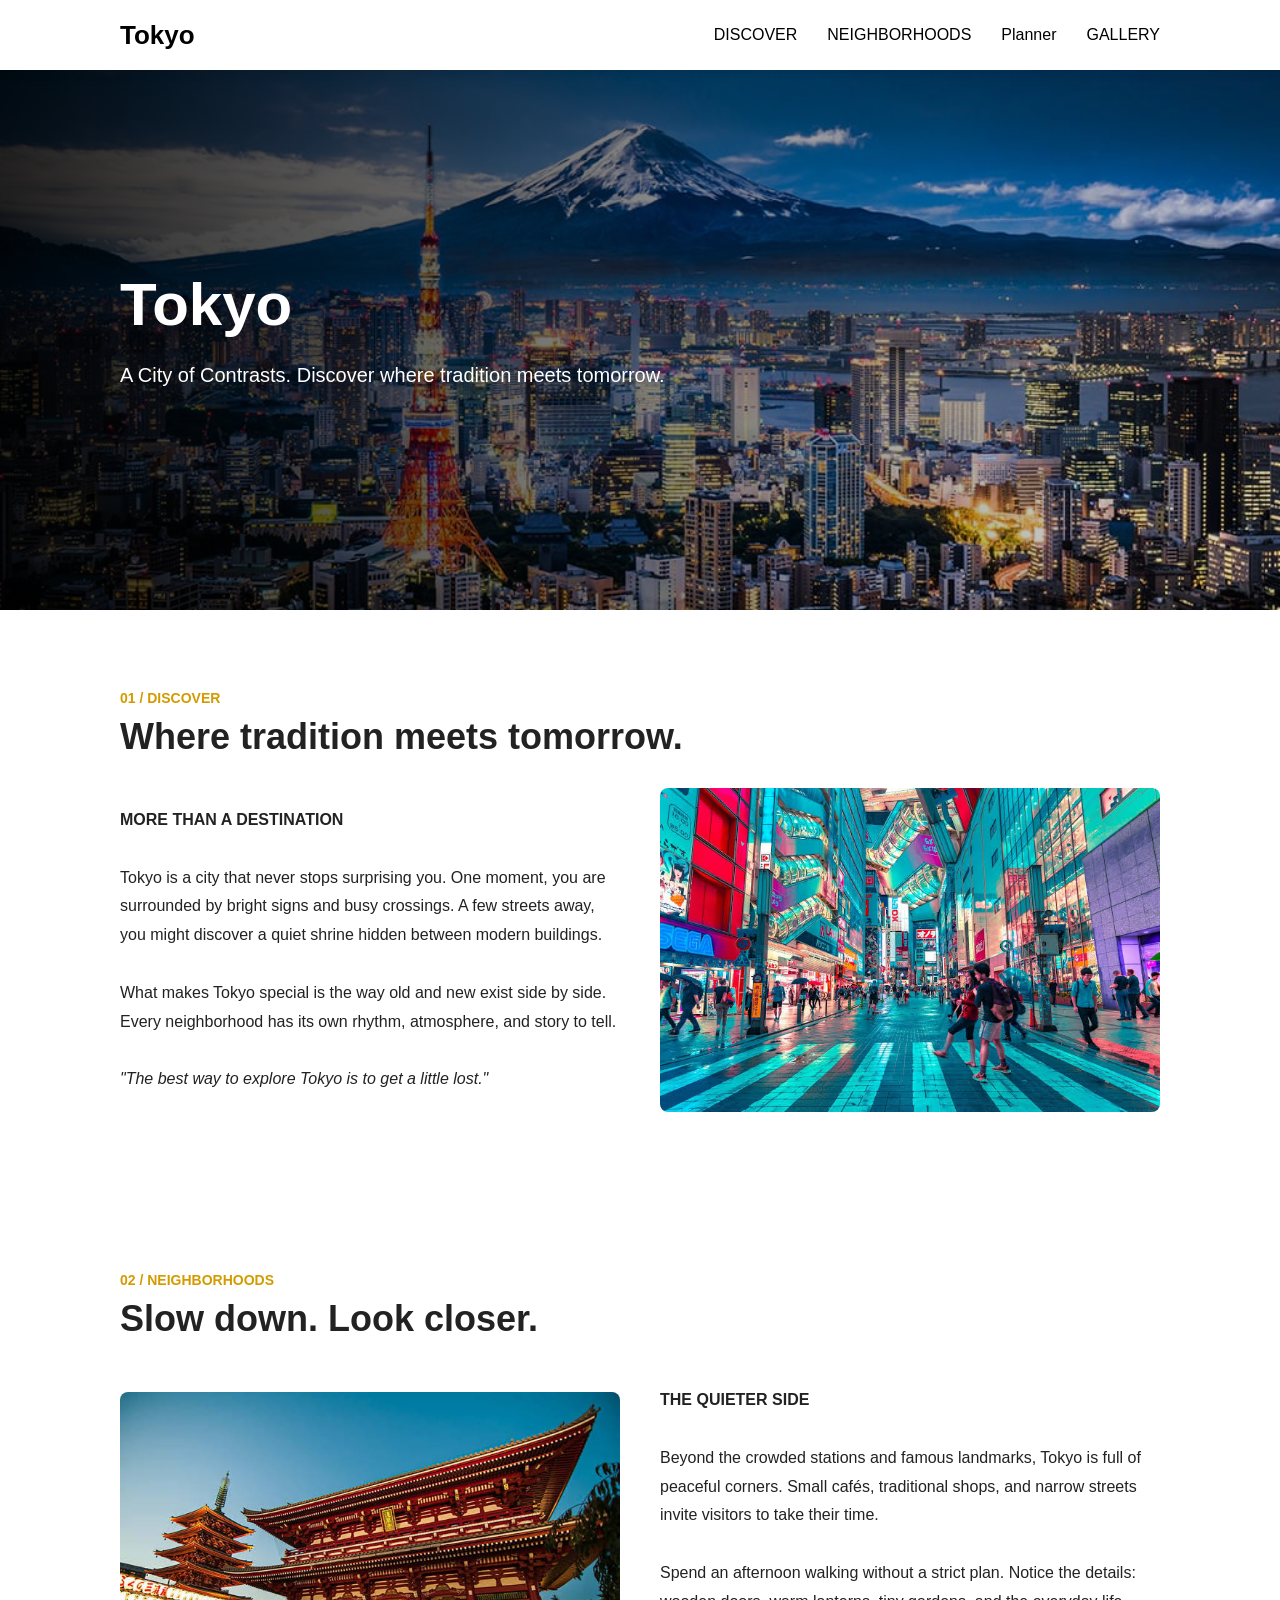
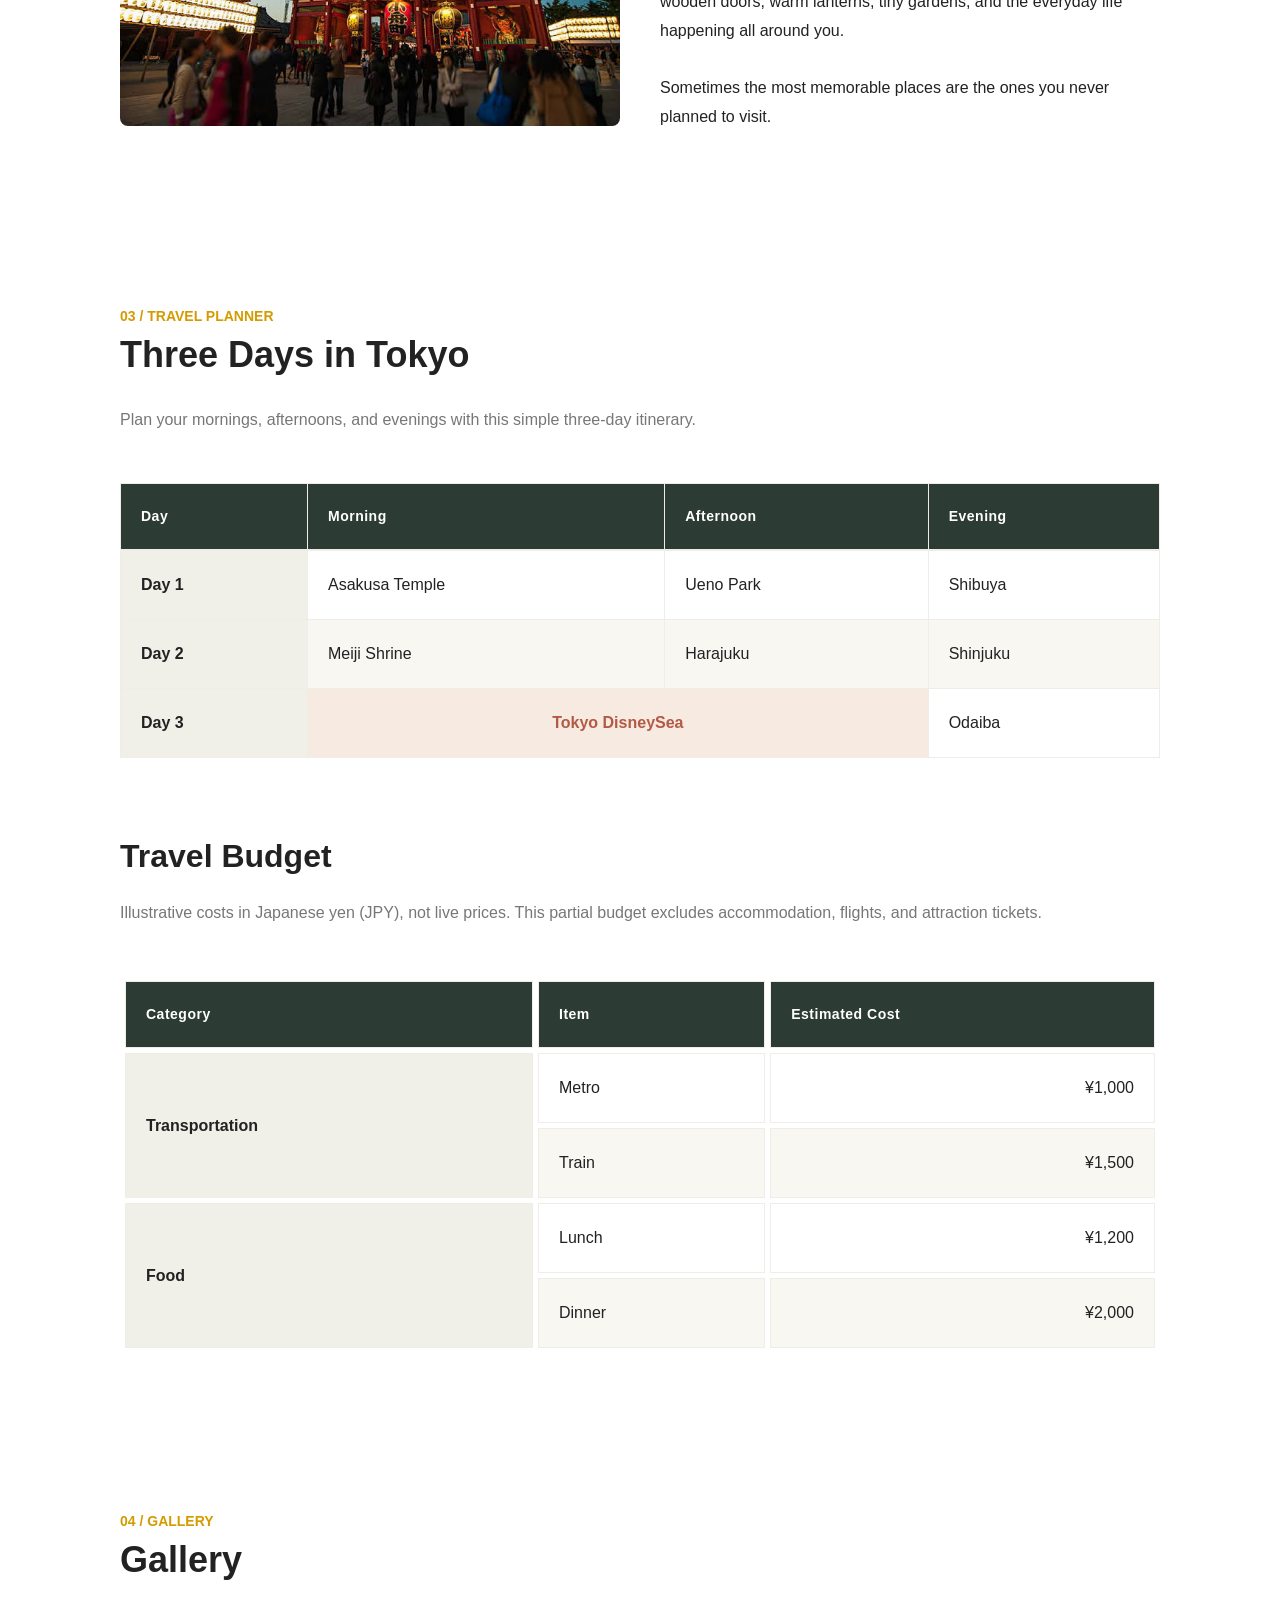
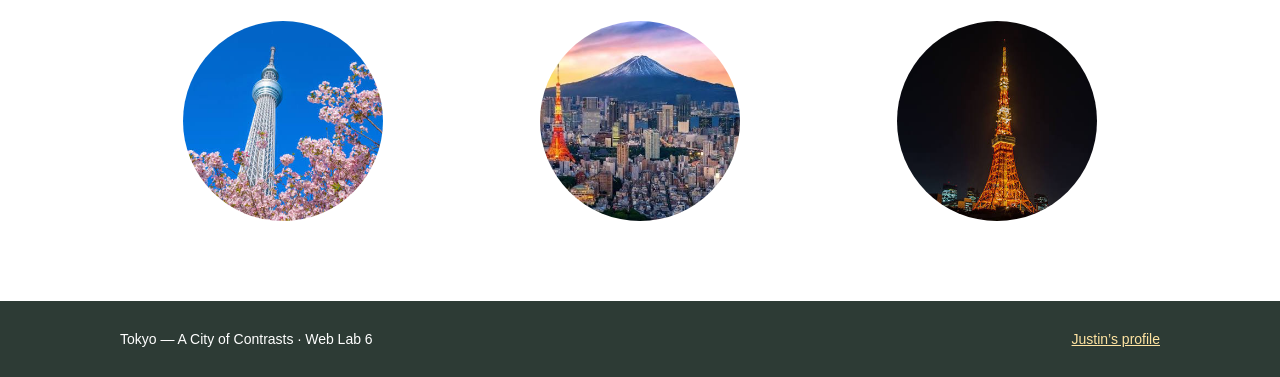
==== commit 022265c9: "Update index.html" ====
--- a/index.html
+++ b/index.html
@@ -68,7 +68,7 @@
 
       <div class="image-content">
         <img
-          src="./img/Discover.png"
+          src="./img/DISCOVER.png"
           alt="Illustration of the Tokyo skyline"
           loading="lazy"
         >
